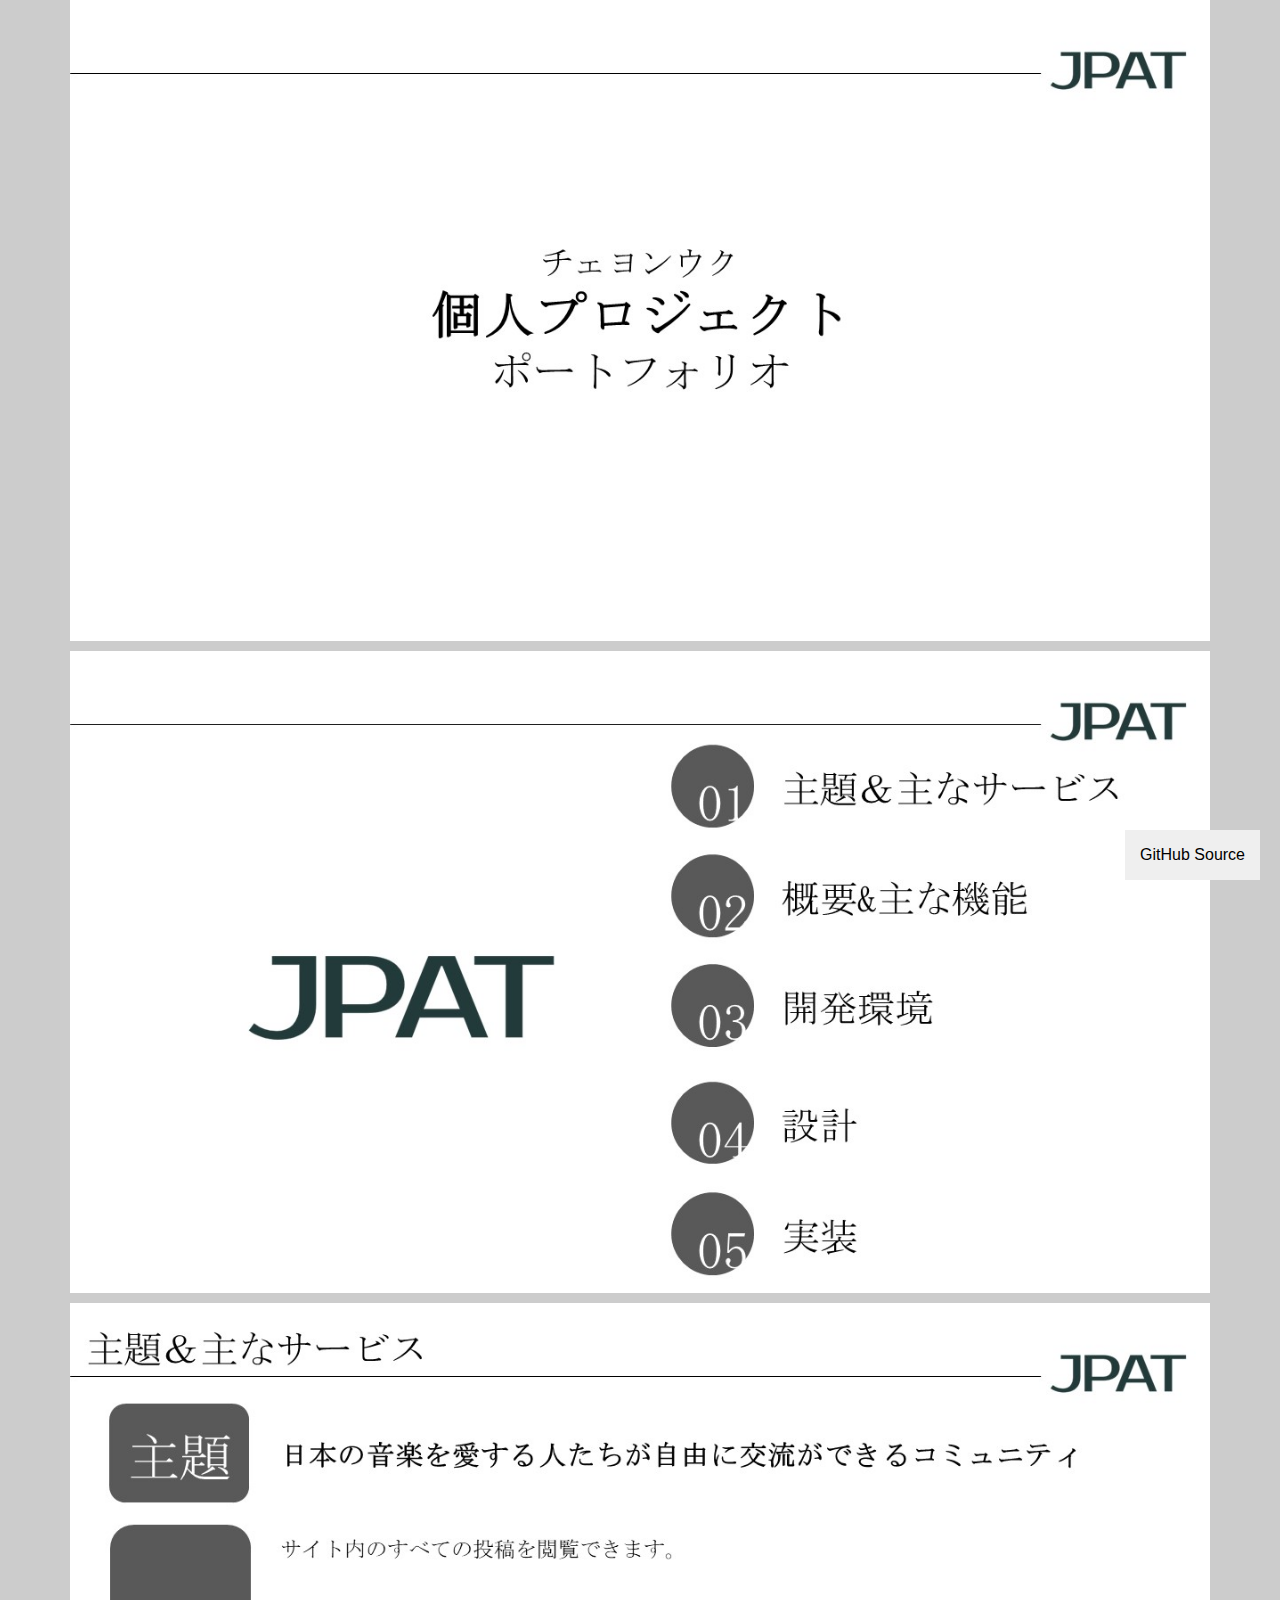
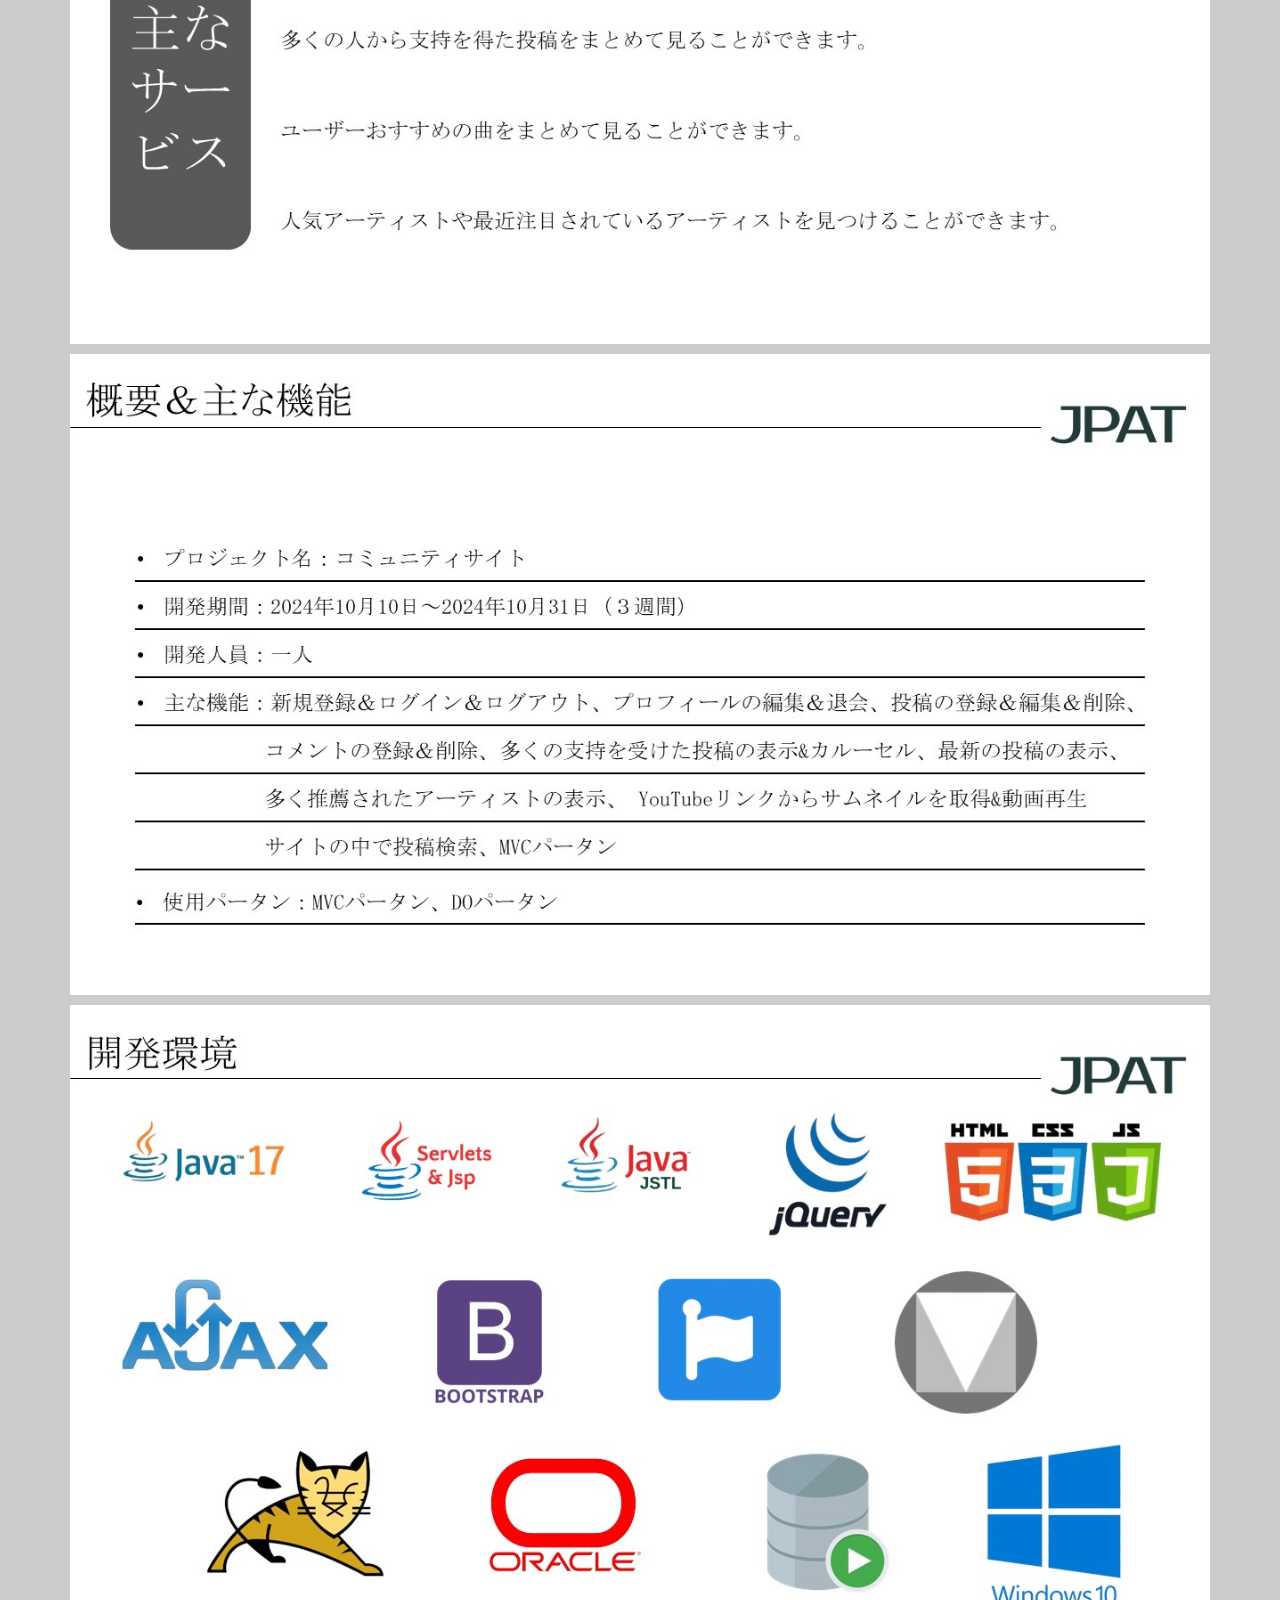
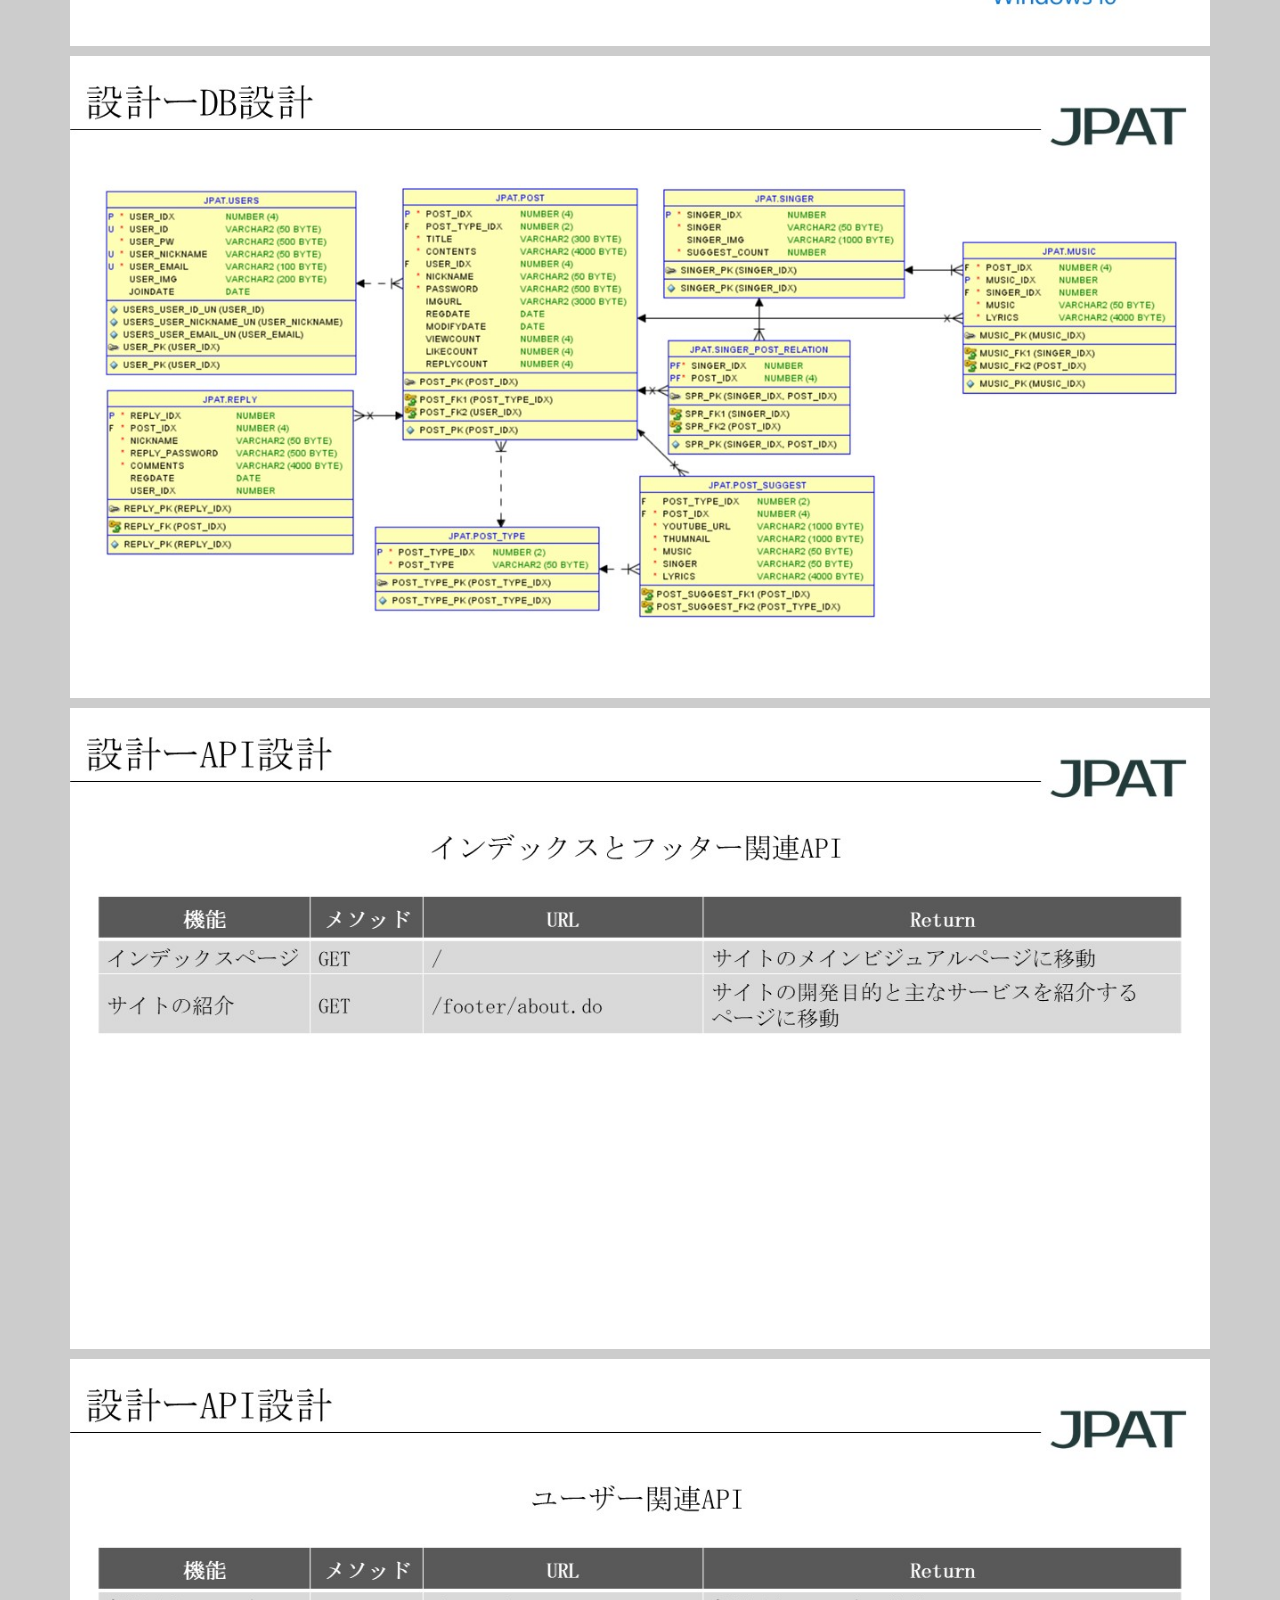
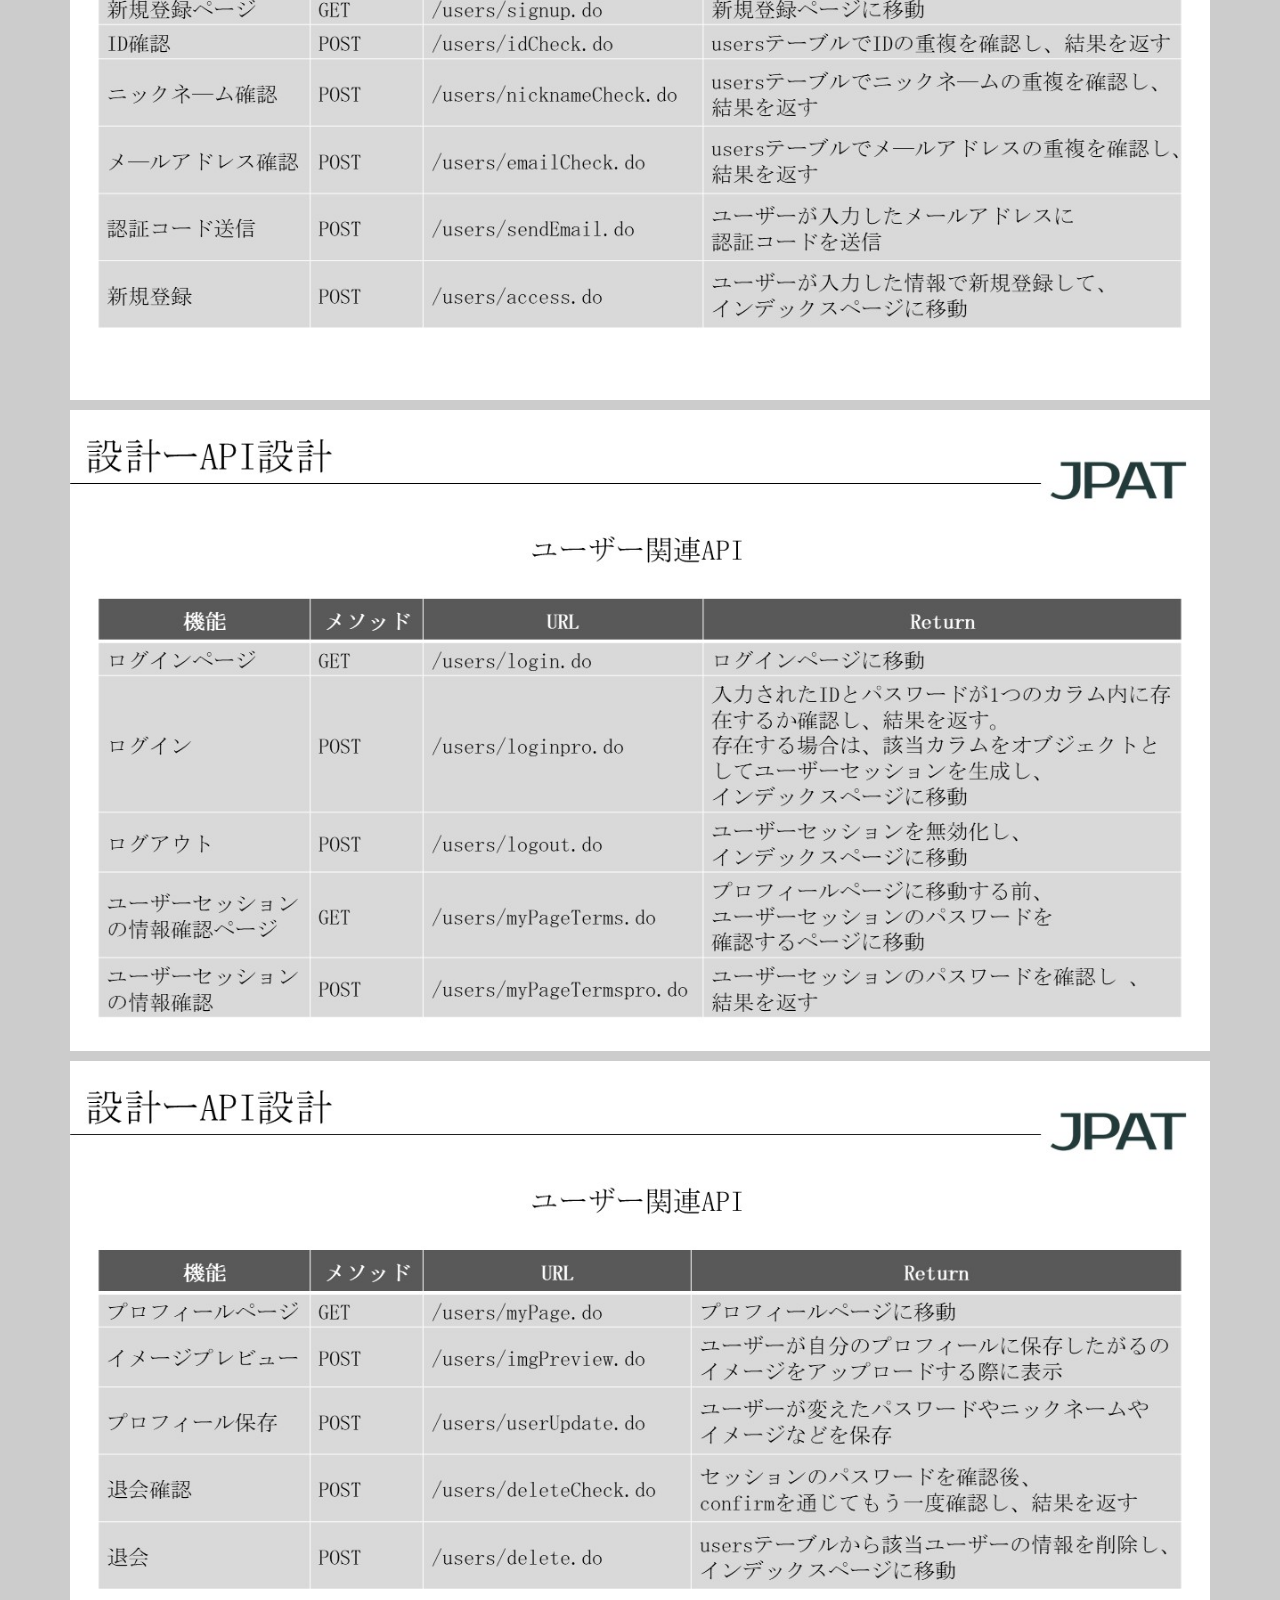
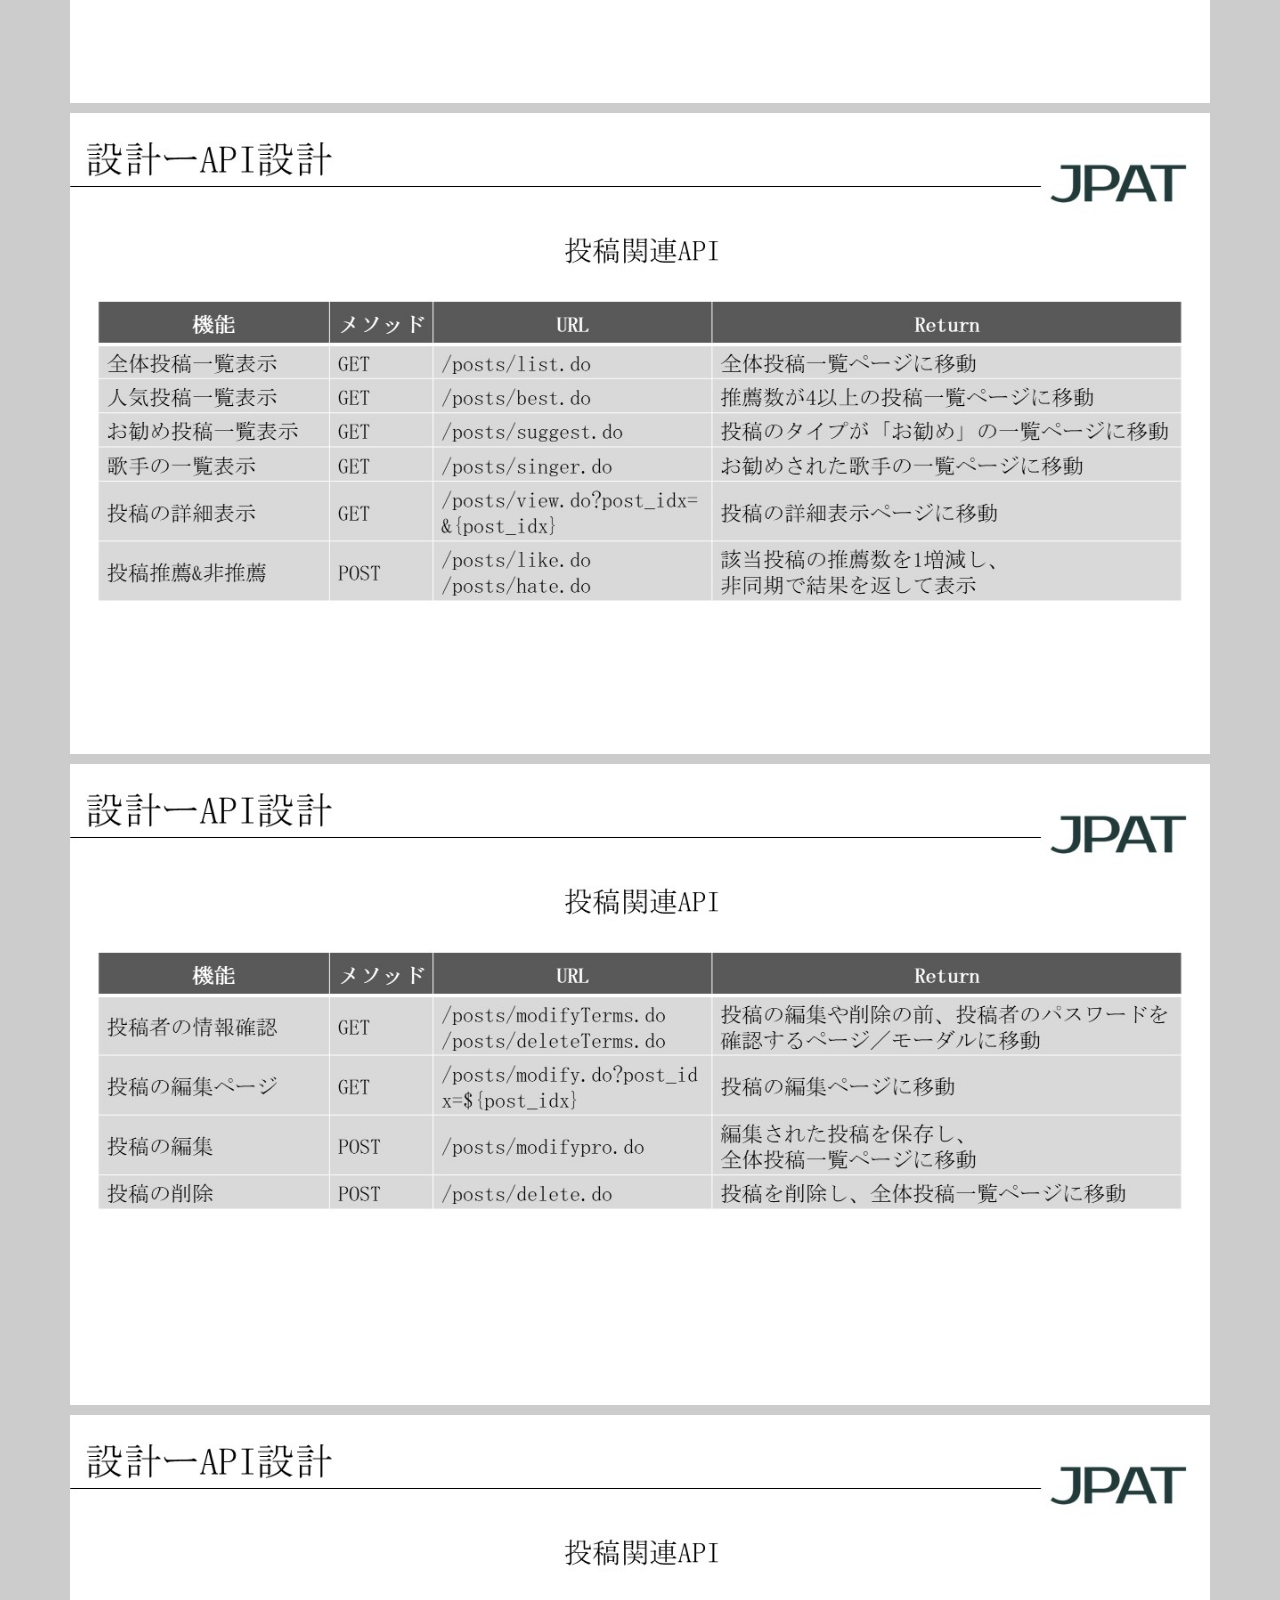
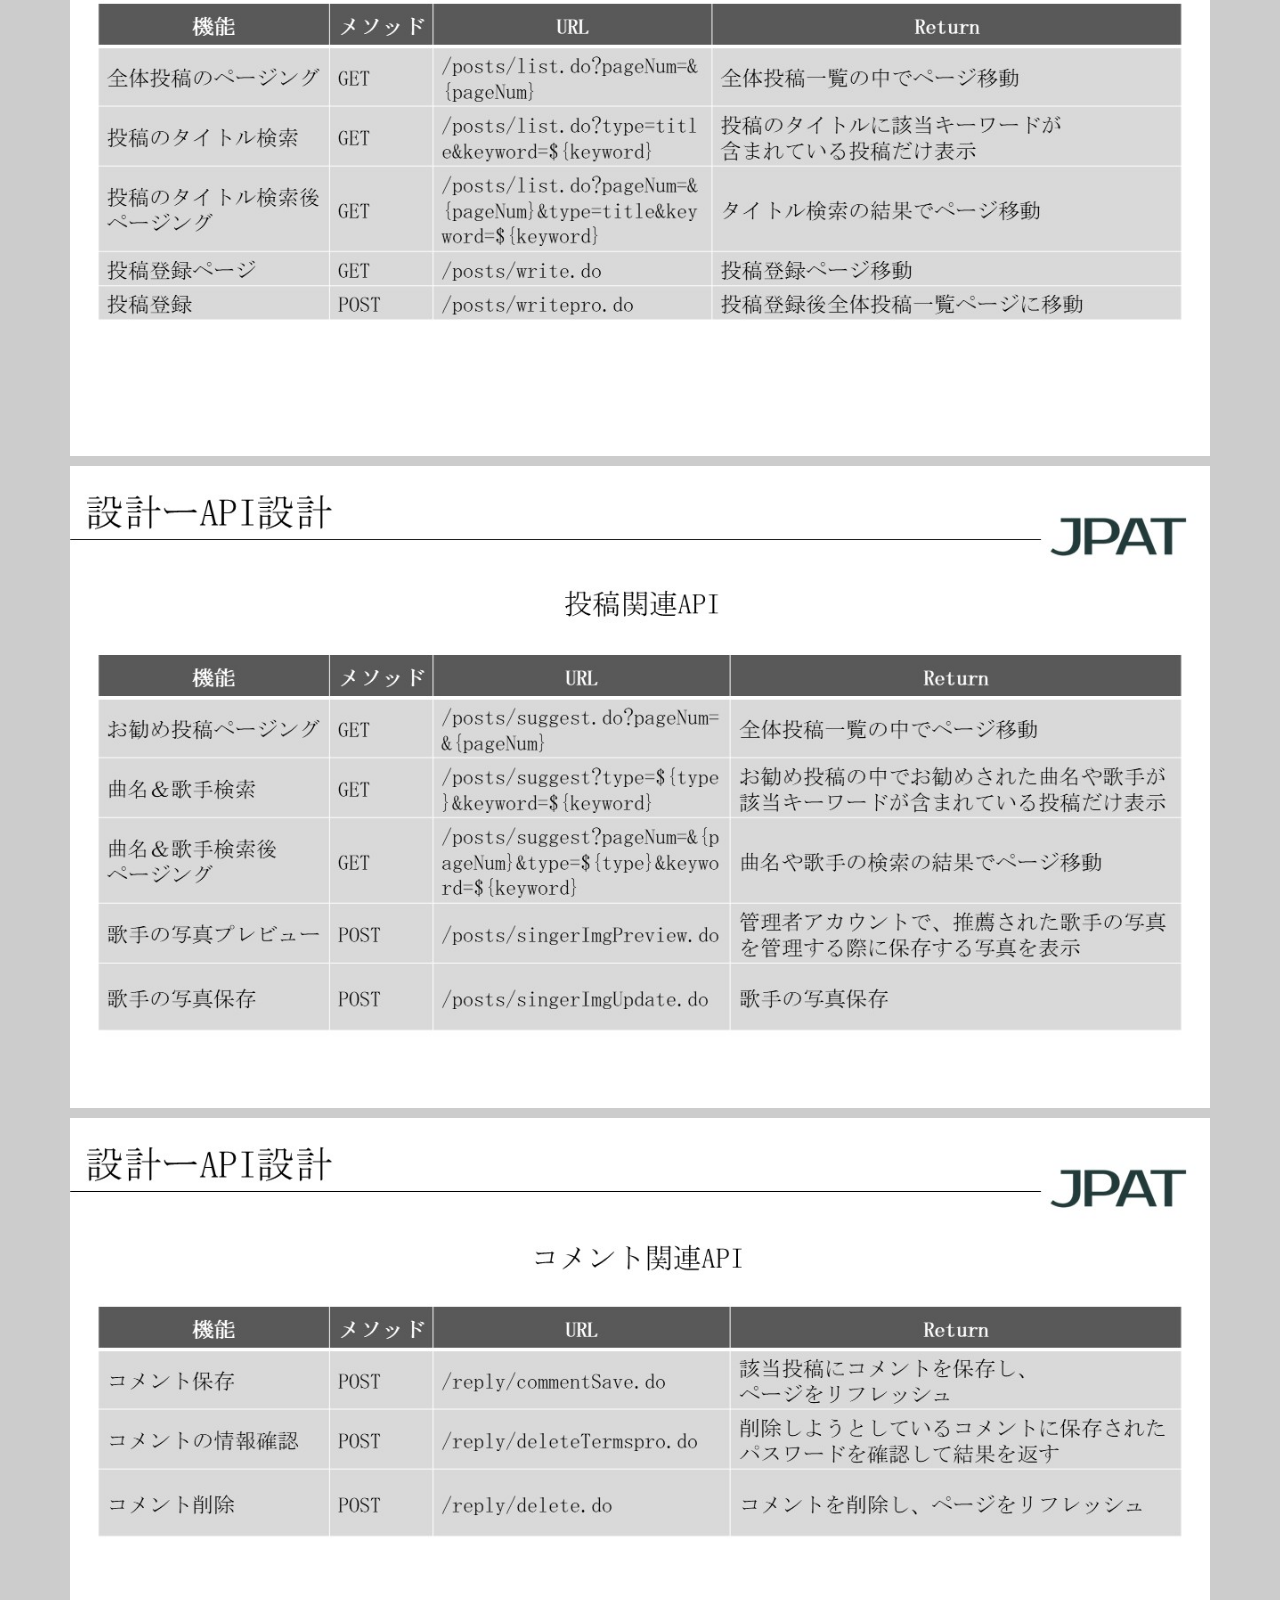
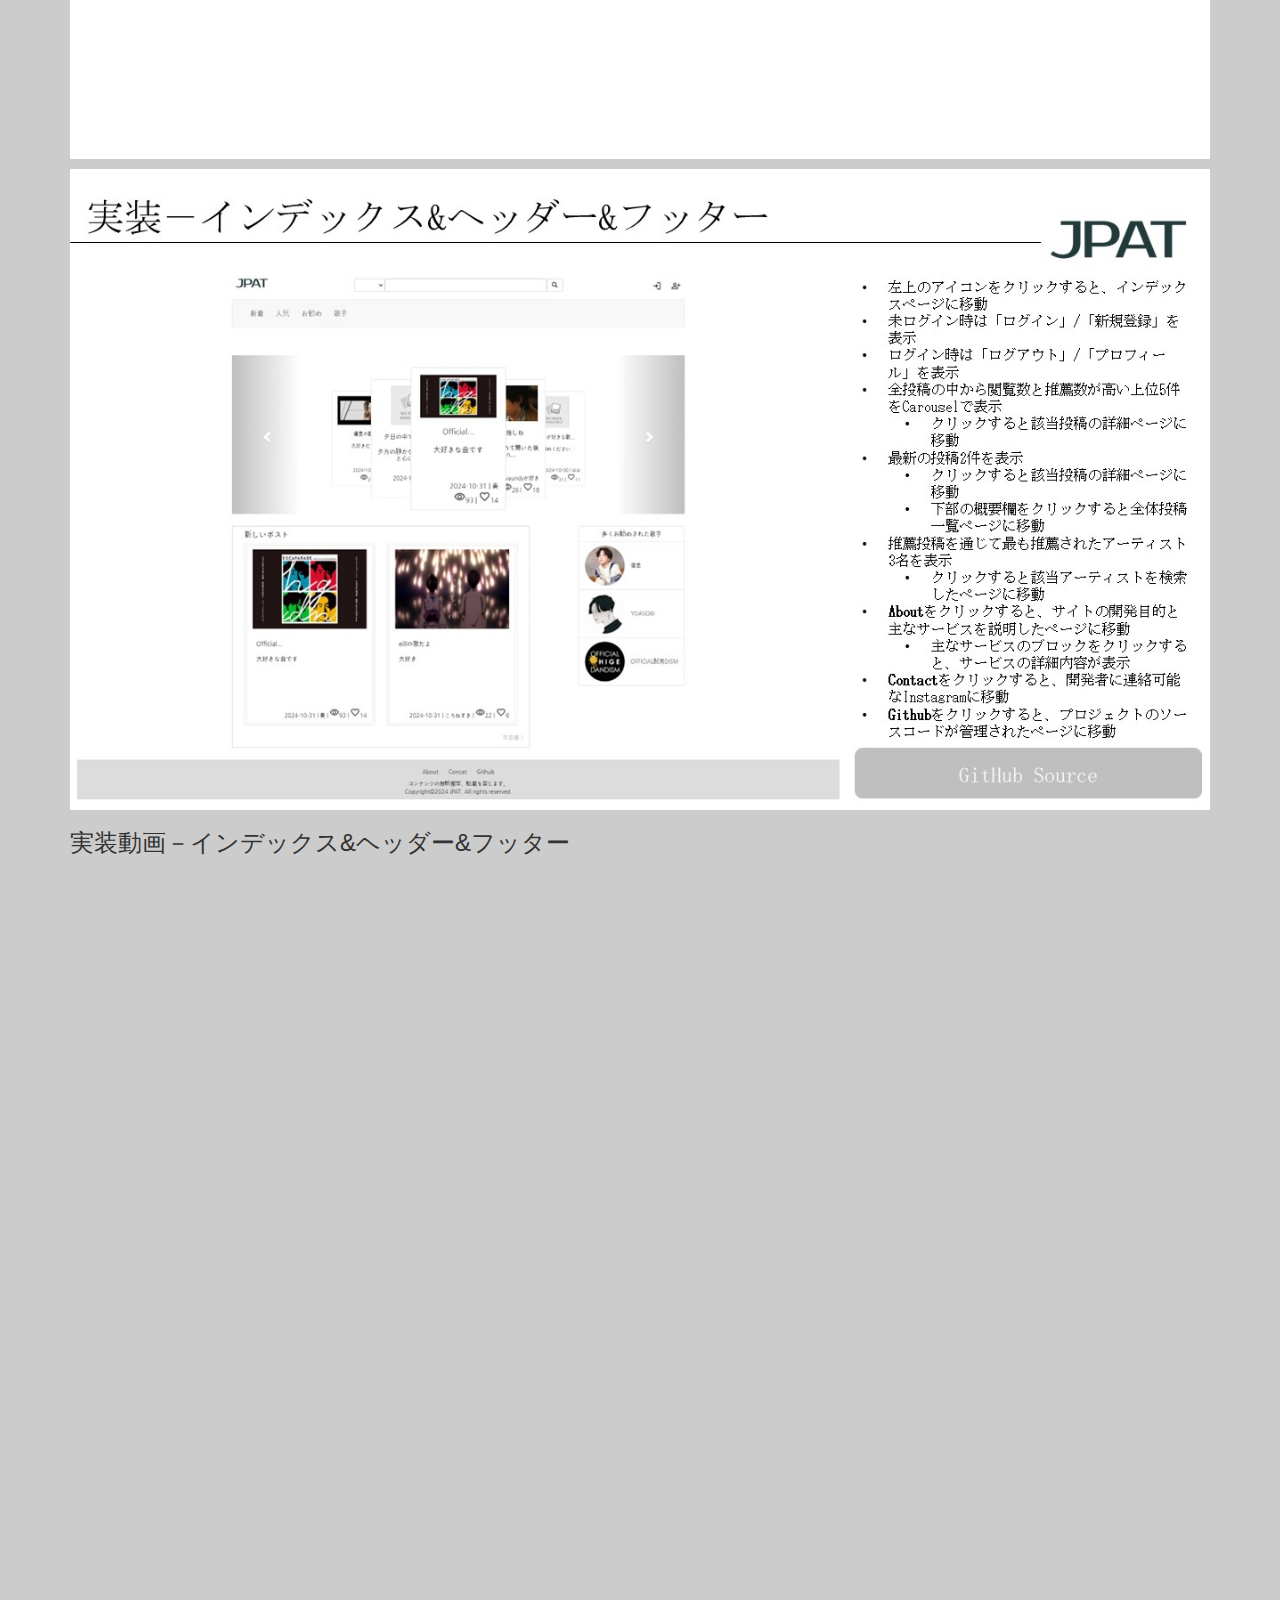
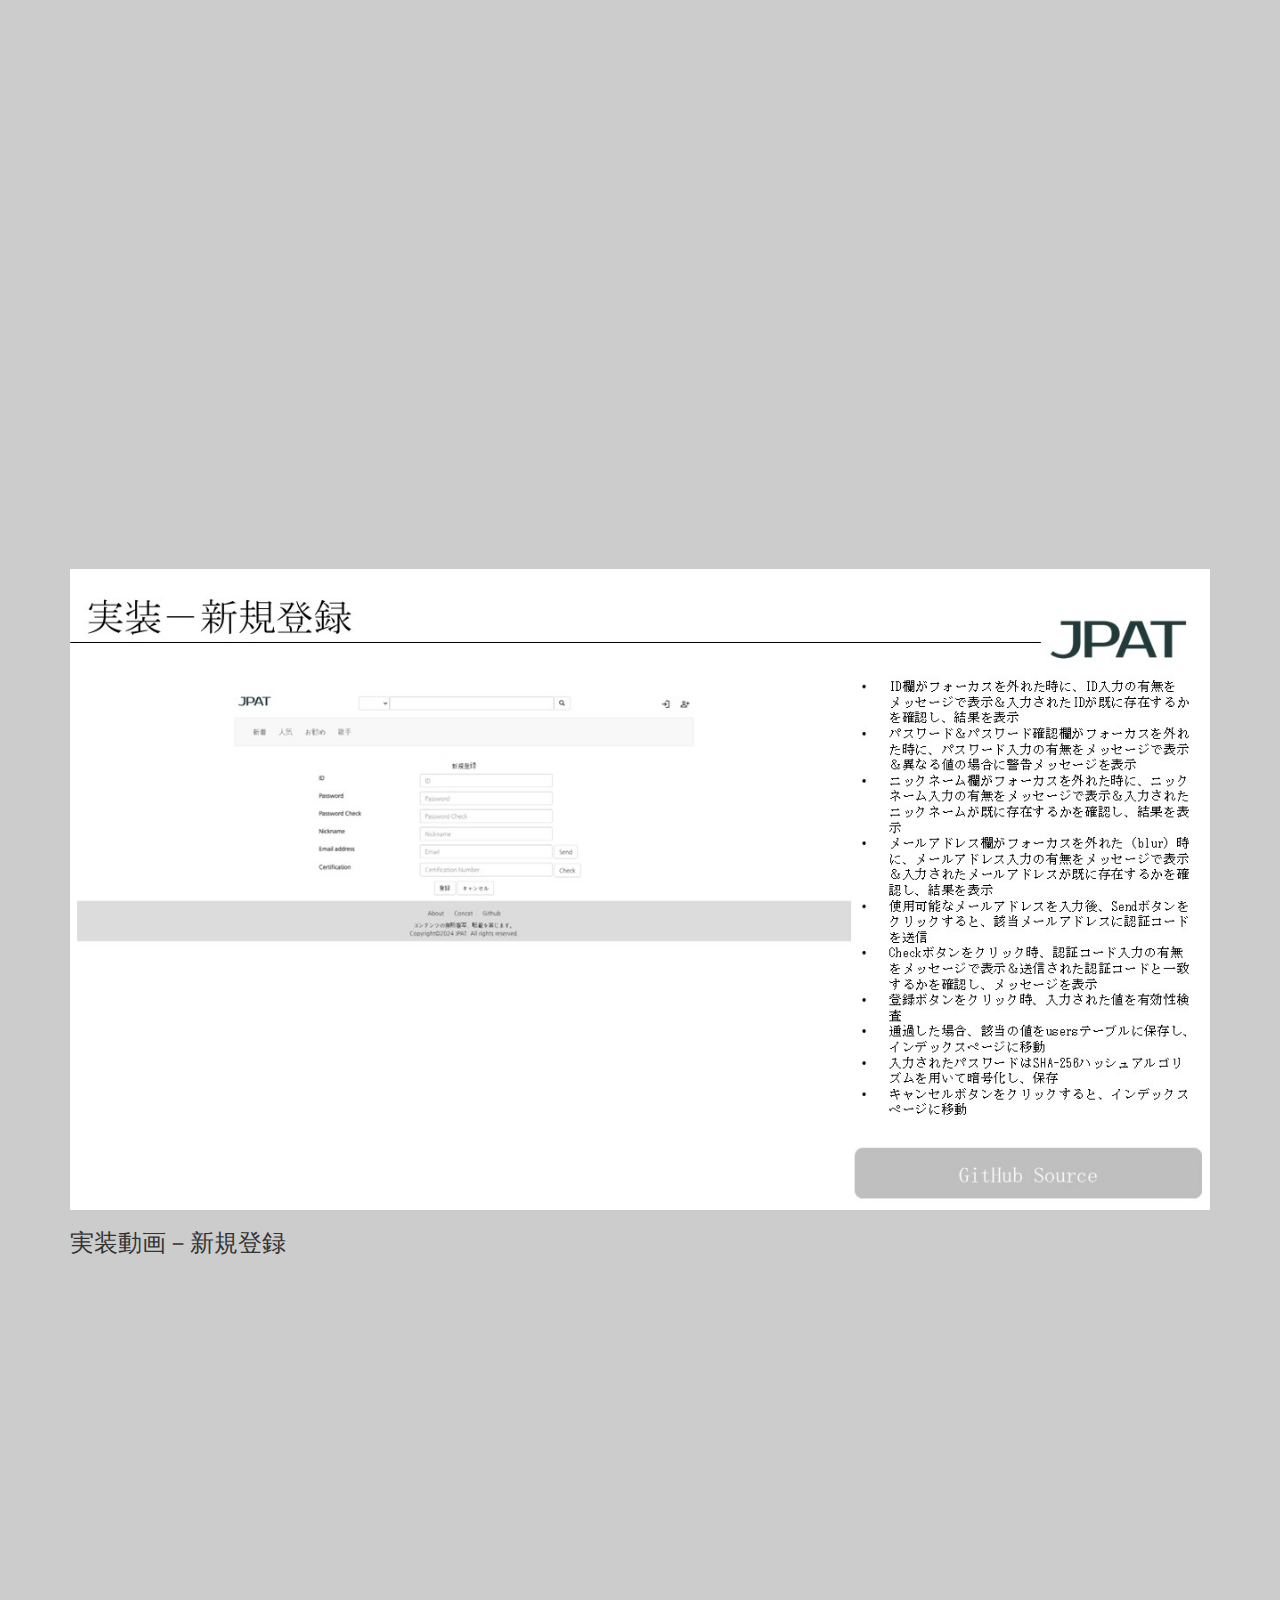
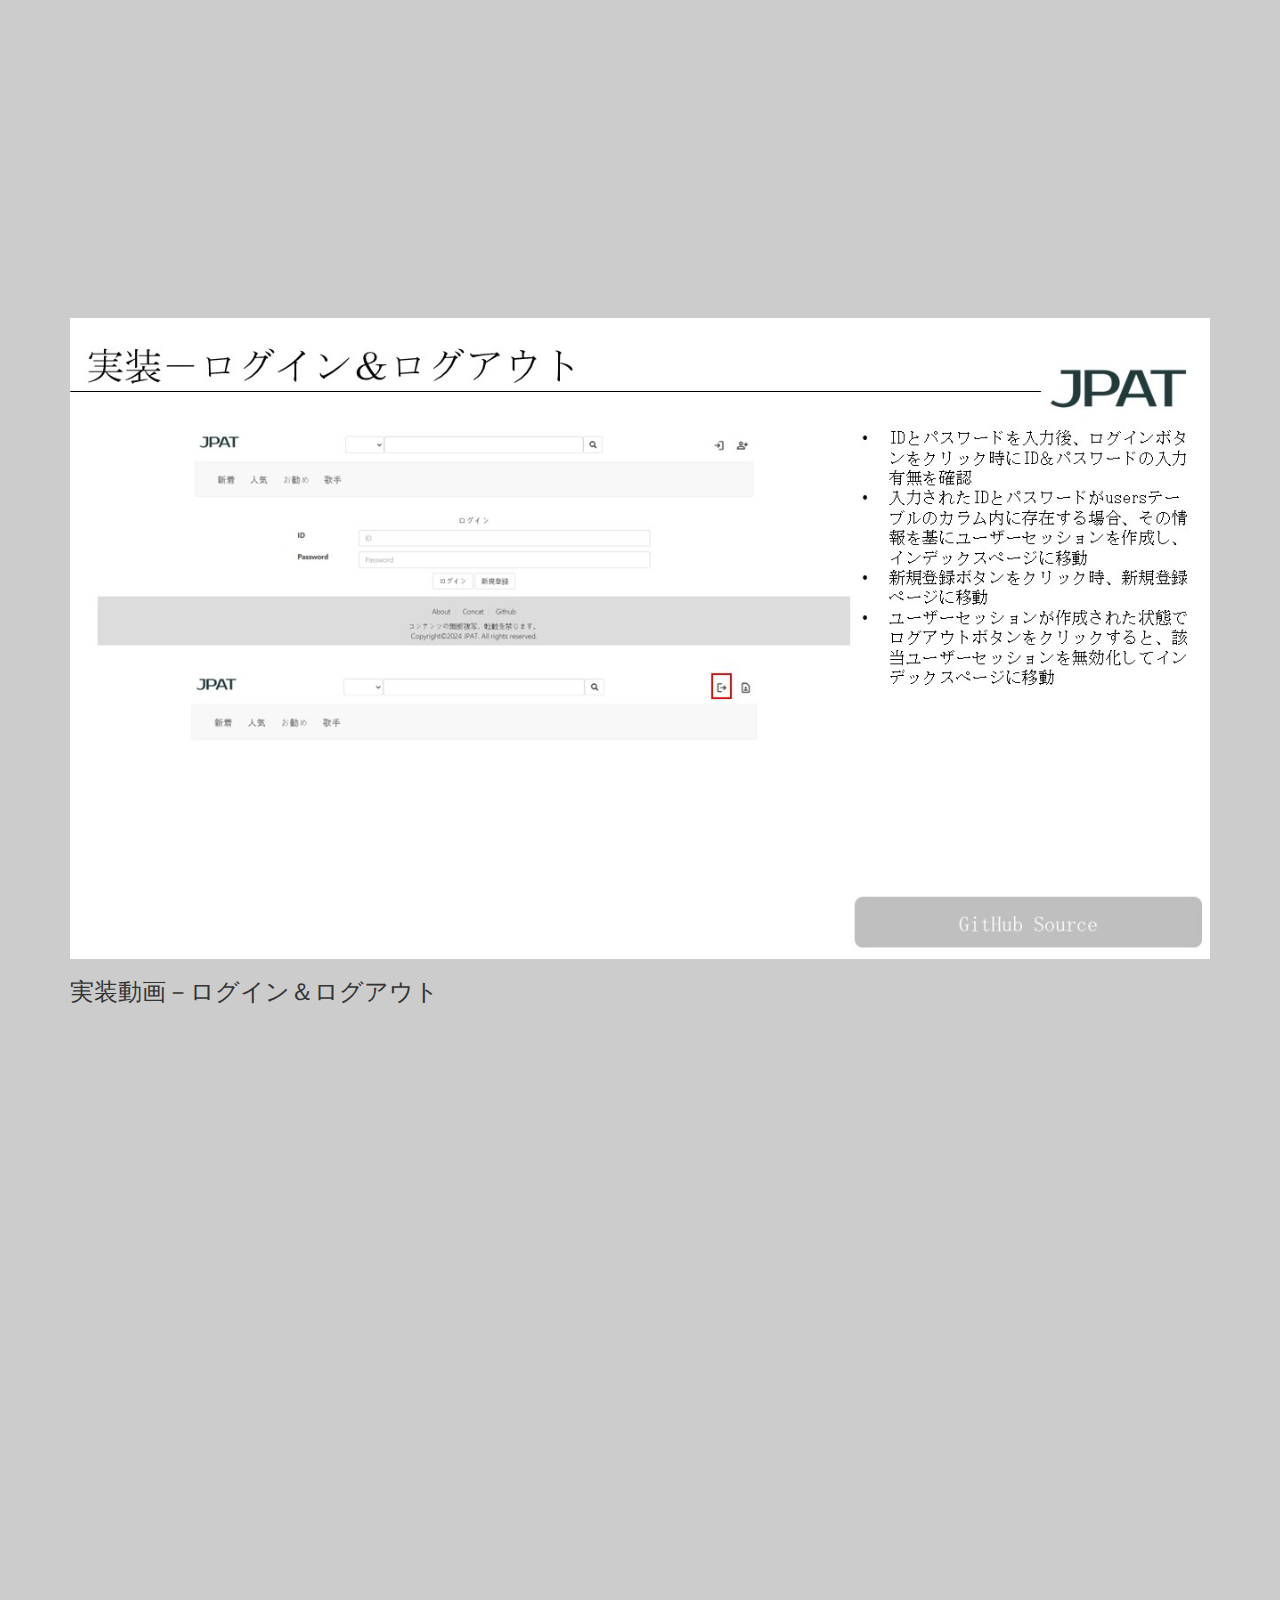
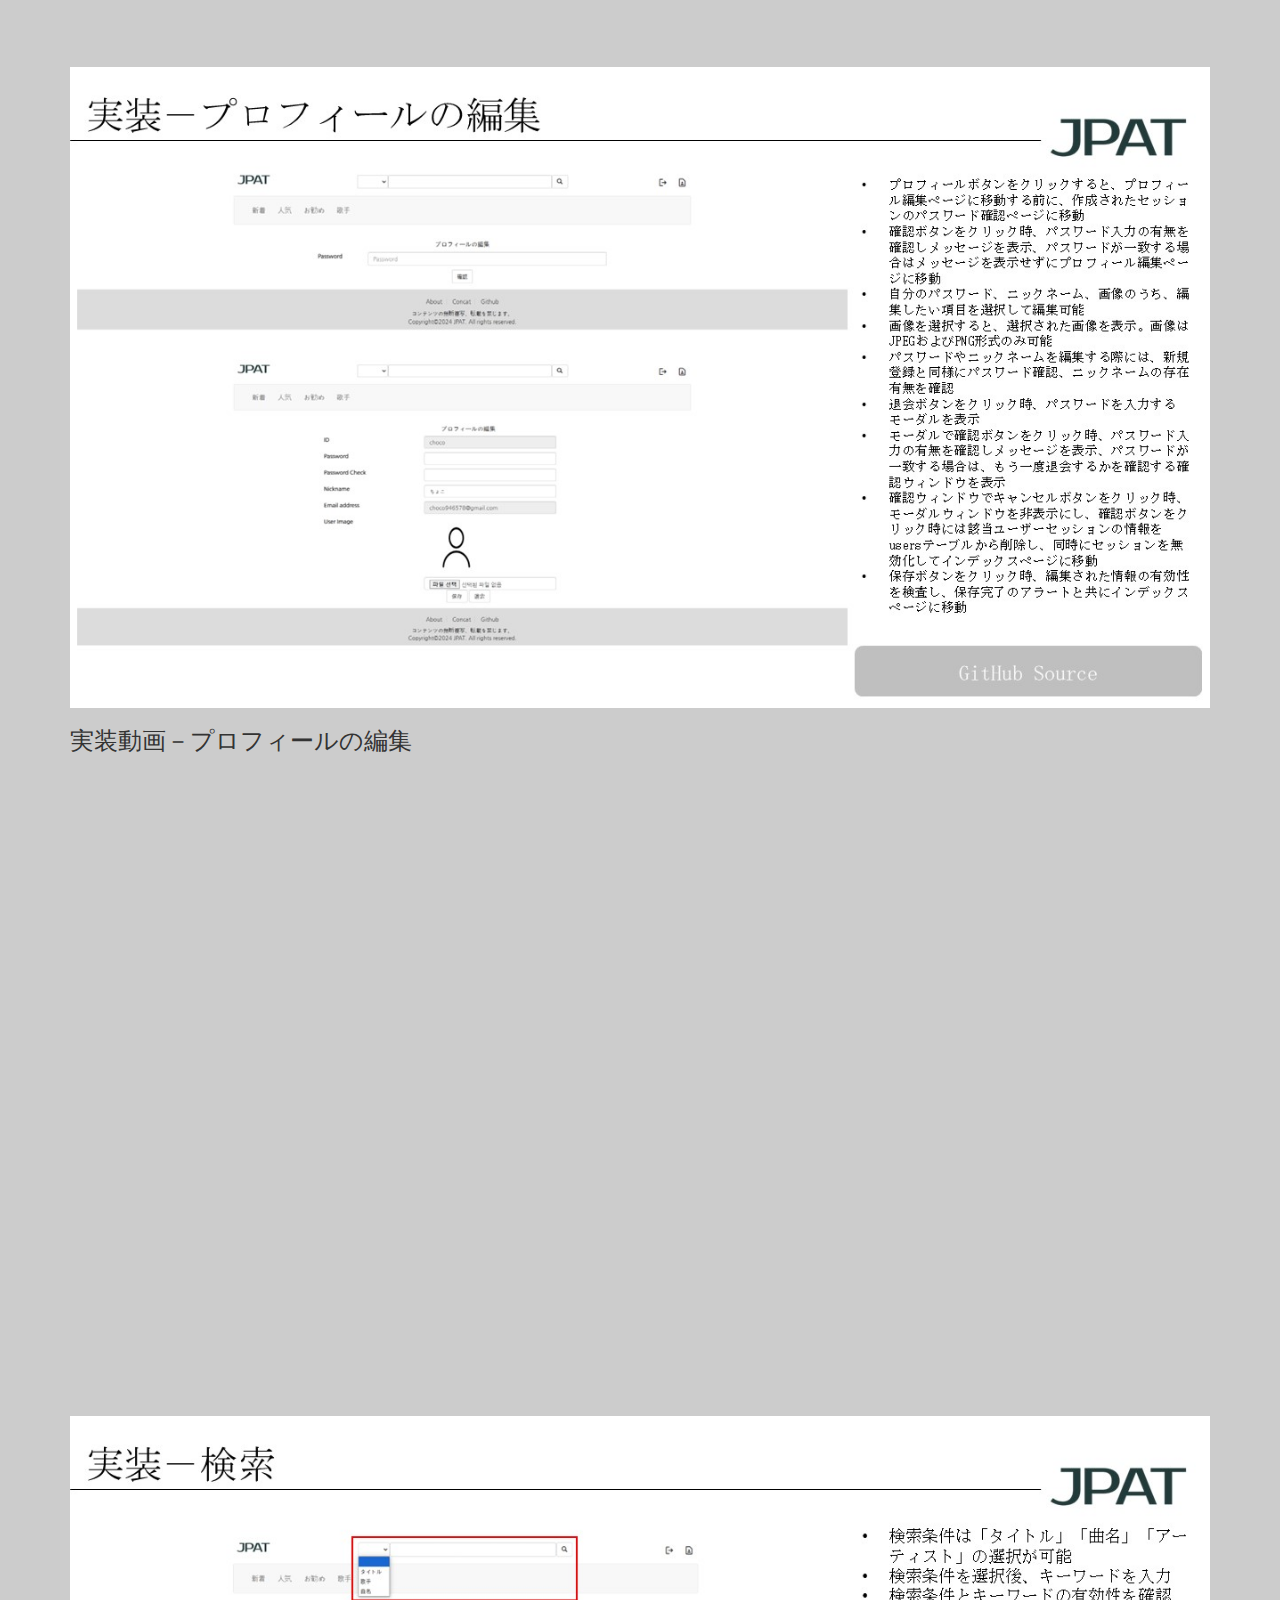
==== Choiyongwook_portfolio/portfolio.html @ 5a94ebf0 "add portfolio" ====
<!doctype html>
<html lang="en">
  <head>
    <meta charset="utf-8">
    <meta http-equiv="X-UA-Compatible" content="IE=edge">
    <meta name="viewport" content="width=device-width, initial-scale=1">

    <title>Choiyongwook_portfolio</title>


    <link rel="stylesheet" href="https://cdn.jsdelivr.net/npm/bootstrap@3.4.1/dist/css/bootstrap.min.css" integrity="sha384-HSMxcRTRxnN+Bdg0JdbxYKrThecOKuH5zCYotlSAcp1+c8xmyTe9GYg1l9a69psu" crossorigin="anonymous">

    
    <!--[if lt IE 9]>
      <script src="https://cdn.jsdelivr.net/npm/html5shiv@3.7.3/dist/html5shiv.min.js"></script>
      <script src="https://cdn.jsdelivr.net/npm/respond.js@1.4.2/dest/respond.min.js"></script>
    <![endif]-->
	<style>
		img {width:100%;}
		body {background:#ccc;}
		.github {
        position: fixed;
        bottom: 20px;
        right: 20px;
        border: none;
        height: 50px;
        font-size: 16px;
        padding: 10px 15px;
    }
    
    .github a {
        text-decoration: none;
        color: #000;
    }

    @media (max-width: 768px) {
        .github {
            height: 40px;
            font-size: 14px;
            padding: 8px 12px;
        }
    }

    @media (max-width: 576px) {
        .github {
            height: 35px;
            font-size: 12px;
            padding: 6px 10px;
        }
    }
	
	.embed-responsive {
		margin-bottom:10px;
	}
	</style>
  </head>
  <body>
    <div class="container-fluid">
	<button class="github"><a href="https://github.com/bolbbal/JPAT">GitHub Source</a></button>
		<div class="container">
			<p><img src="my/slide01.JPG"></p>
			
			<p><img src="my/slide02.JPG"></p>
			
			<p><img src="my/slide03.JPG"></p>
			
			<p><img src="my/slide04.JPG"></p>
			
			<p><img src="my/slide05.JPG"></p>
			
			<p><img src="my/slide06.JPG"></p>
			
			<p><img src="my/slide07.JPG"></p>
			
			<p><img src="my/slide08.JPG"></p>
			
			<p><img src="my/slide09.JPG"></p>
			
			<p><img src="my/slide10.JPG"></p>
			
			<p><img src="my/slide11.JPG"></p>
			
			<p><img src="my/slide12.JPG"></p>
			
			<p><img src="my/slide13.JPG"></p>
			
			<p><img src="my/slide14.JPG"></p>
			
			<p><img src="my/slide15.JPG"></p>
			
			<p><img src="my/slide16.JPG"></p>
			
			<h3>実装動画－インデックス&ヘッダー&フッター</h3>
			<div class="embed-responsive embed-responsive-16by9">
				<iframe class="embed-responsive-item" src="https://www.youtube.com/embed/lpj--1rKvps?si=EPLA71TeMlR6HhcF"></iframe>
			</div>
			<div class="embed-responsive embed-responsive-16by9">
				<iframe class="embed-responsive-item" src="https://www.youtube.com/embed/uTZ9kptFLzk?si=lmG065XsKycnQ8DY"></iframe>
			</div>
			
			<p><img src="my/slide17.JPG"></p>
			
			<h3>実装動画－新規登録</h3>
			<div class="embed-responsive embed-responsive-16by9">
				<iframe class="embed-responsive-item" src="https://www.youtube.com/embed/WIexRQJI9tQ?si=r-Kd-OU3ftPLvWnb"></iframe>
			</div>
			
			<p><img src="my/slide18.JPG"></p>
			
			<h3>実装動画－ログイン＆ログアウト</h3>
			<div class="embed-responsive embed-responsive-16by9">
				<iframe class="embed-responsive-item" src="https://www.youtube.com/embed/R5D0xxTL_ag?si=geZiN5SlJ-EQiejD"></iframe>
			</div>
			
			<p><img src="my/slide19.JPG"></p>
			
			<h3>実装動画－プロフィールの編集</h3>
			<div class="embed-responsive embed-responsive-16by9">
				<iframe class="embed-responsive-item" src="https://www.youtube.com/embed/Fqo4a4W5VII?si=fF3tOs-cVv6PEY1P"></iframe>
			</div>
			
			<p><img src="my/slide20.JPG"></p>
			
			<h3>実装動画－検索</h3>
			<div class="embed-responsive embed-responsive-16by9">
				<iframe class="embed-responsive-item" src="https://www.youtube.com/embed/1I9ii3c4cq8?si=5sSMowrs8Gig_gKB"></iframe>
			</div>
			
			<p><img src="my/slide21.JPG"></p>
			
			<h3>実装動画－全体投稿一覧</h3>
			<div class="embed-responsive embed-responsive-16by9">
				<iframe class="embed-responsive-item" src="https://www.youtube.com/embed/NZsMbGkHacI?si=wA-CxIZaLp7fzUw4"></iframe>
			</div>
			
			<p><img src="my/slide22.JPG"></p>
									
			<div class="embed-responsive embed-responsive-16by9">
				<iframe class="embed-responsive-item" src="https://www.youtube.com/embed/BkcFh0sGZ7k?si=PVTPMgMGPOtBH6d_"></iframe>
			</div>
			<p><img src="my/slide23.JPG"></p>
			
			<h3>実装動画－投稿（一覧）</h3>
			<div class="embed-responsive embed-responsive-16by9">
				<iframe class="embed-responsive-item" src="https://www.youtube.com/embed/0bwG2bulOek?si=kmiWNkAJ9oZy5eqs"></iframe>
			</div>
			<p><img src="my/slide24.JPG"></p>
			
			<h3>実装動画－投稿（お勧め）</h3>
			<div class="embed-responsive embed-responsive-16by9">
				<iframe class="embed-responsive-item" src="https://www.youtube.com/embed/z6zenhQULVA?si=knVneOSZjaBw9NwL"></iframe>
			</div>
			
			<p><img src="my/slide25.JPG"></p>
			
			<h3>実装動画－お勧め投稿一覧</h3>			
			<div class="embed-responsive embed-responsive-16by9">
				<iframe class="embed-responsive-item" src="https://www.youtube.com/embed/eiaxv9oQ2LI?si=mkvk7gkHUs5ZNFTz"></iframe>
			</div>
			
			<p><img src="my/slide26.JPG"></p>
			
			<h3>実装動画－歌手の一覧</h3>
			<div class="embed-responsive embed-responsive-16by9">
				<iframe class="embed-responsive-item" src="https://www.youtube.com/embed/l_v-4iuPw5o?si=ddryNARCjKEUyGzm"></iframe>
			</div>
			
			<p><img src="my/slide27.JPG"></p>
			
			<h3>実装動画－投稿の詳細</h3>
			<div class="embed-responsive embed-responsive-16by9">
				<iframe class="embed-responsive-item" src="https://www.youtube.com/embed/OwTsohJbzls?si=IeNp1Ujh-NJ16UyB"></iframe>
			</div>
			
			<p><img src="my/slide28.JPG"></p>
			
			<h3>実装動画－投稿の編集</h3>
			<div class="embed-responsive embed-responsive-16by9">
				<iframe class="embed-responsive-item" src="https://www.youtube.com/embed/gPtDiTEJLCY?si=XVLT5yvDnxI1Gv67"></iframe>
			</div>
			
			<p><img src="my/slide29.JPG"></p>
			
			<h3>実装動画－コメント</h3>
			<div class="embed-responsive embed-responsive-16by9">
				<iframe class="embed-responsive-item" src="https://www.youtube.com/embed/sV5YaAmJDWQ?si=LQyqE98Bnoxtmy9u"></iframe>
			</div>
			
			<p><img src="my/slide30.JPG"></p>
			
			<h3>実装動画－管理者</h3>
			<div class="embed-responsive embed-responsive-16by9">
				<iframe class="embed-responsive-item" src="https://www.youtube.com/embed/uHsLM4NFGZA?si=2P0OVaSQJ7A9xaXZ"></iframe>
			</div>
			
			<p><img src="my/slide31.JPG"></p>
			
			<p><img src="my/slide32.JPG"></p>
		</div>
	</div>
	
    <!-- jQuery (necessary for Bootstrap's JavaScript plugins) -->
    <script src="https://code.jquery.com/jquery-1.12.4.min.js" integrity="sha384-nvAa0+6Qg9clwYCGGPpDQLVpLNn0fRaROjHqs13t4Ggj3Ez50XnGQqc/r8MhnRDZ" crossorigin="anonymous"></script>
    <!-- Include all compiled plugins (below), or include individual files as needed -->
    <script src="https://cdn.jsdelivr.net/npm/bootstrap@3.4.1/dist/js/bootstrap.min.js" integrity="sha384-aJ21OjlMXNL5UyIl/XNwTMqvzeRMZH2w8c5cRVpzpU8Y5bApTppSuUkhZXN0VxHd" crossorigin="anonymous"></script>
  </body>
</html>
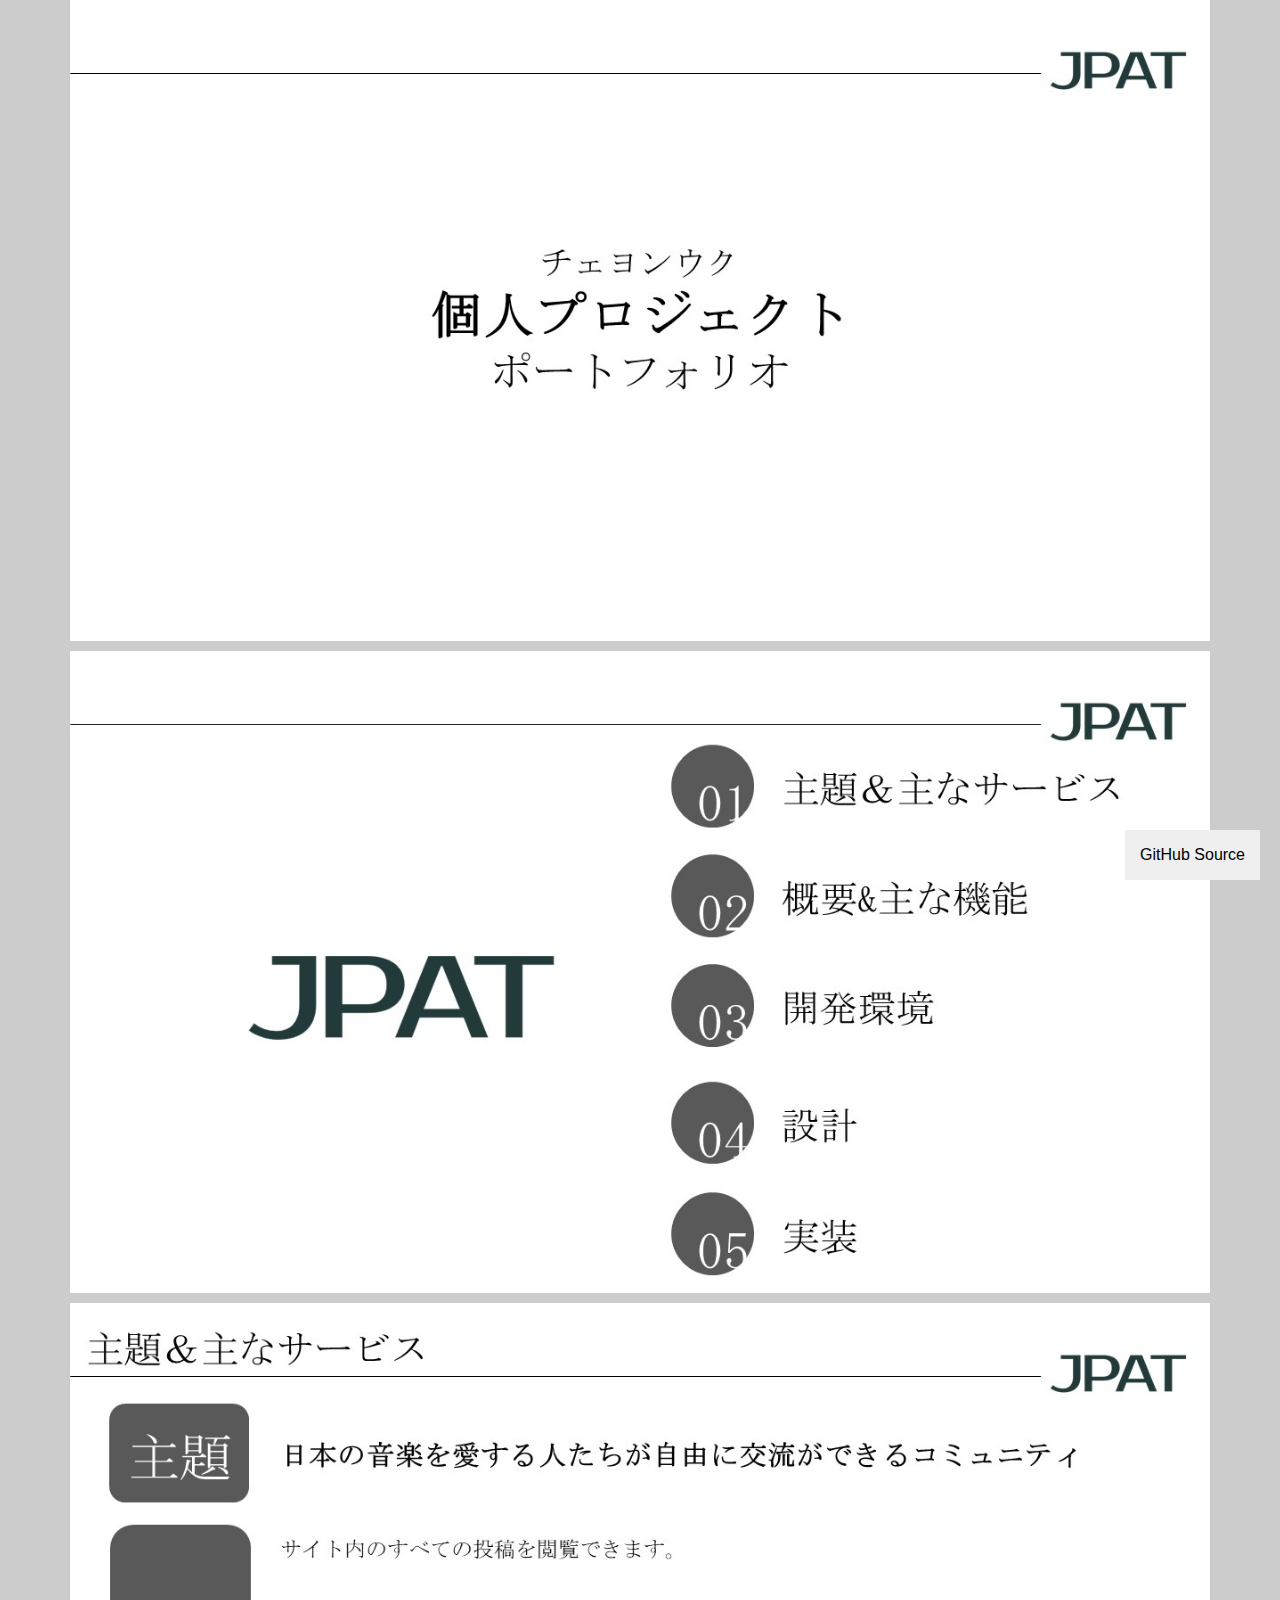
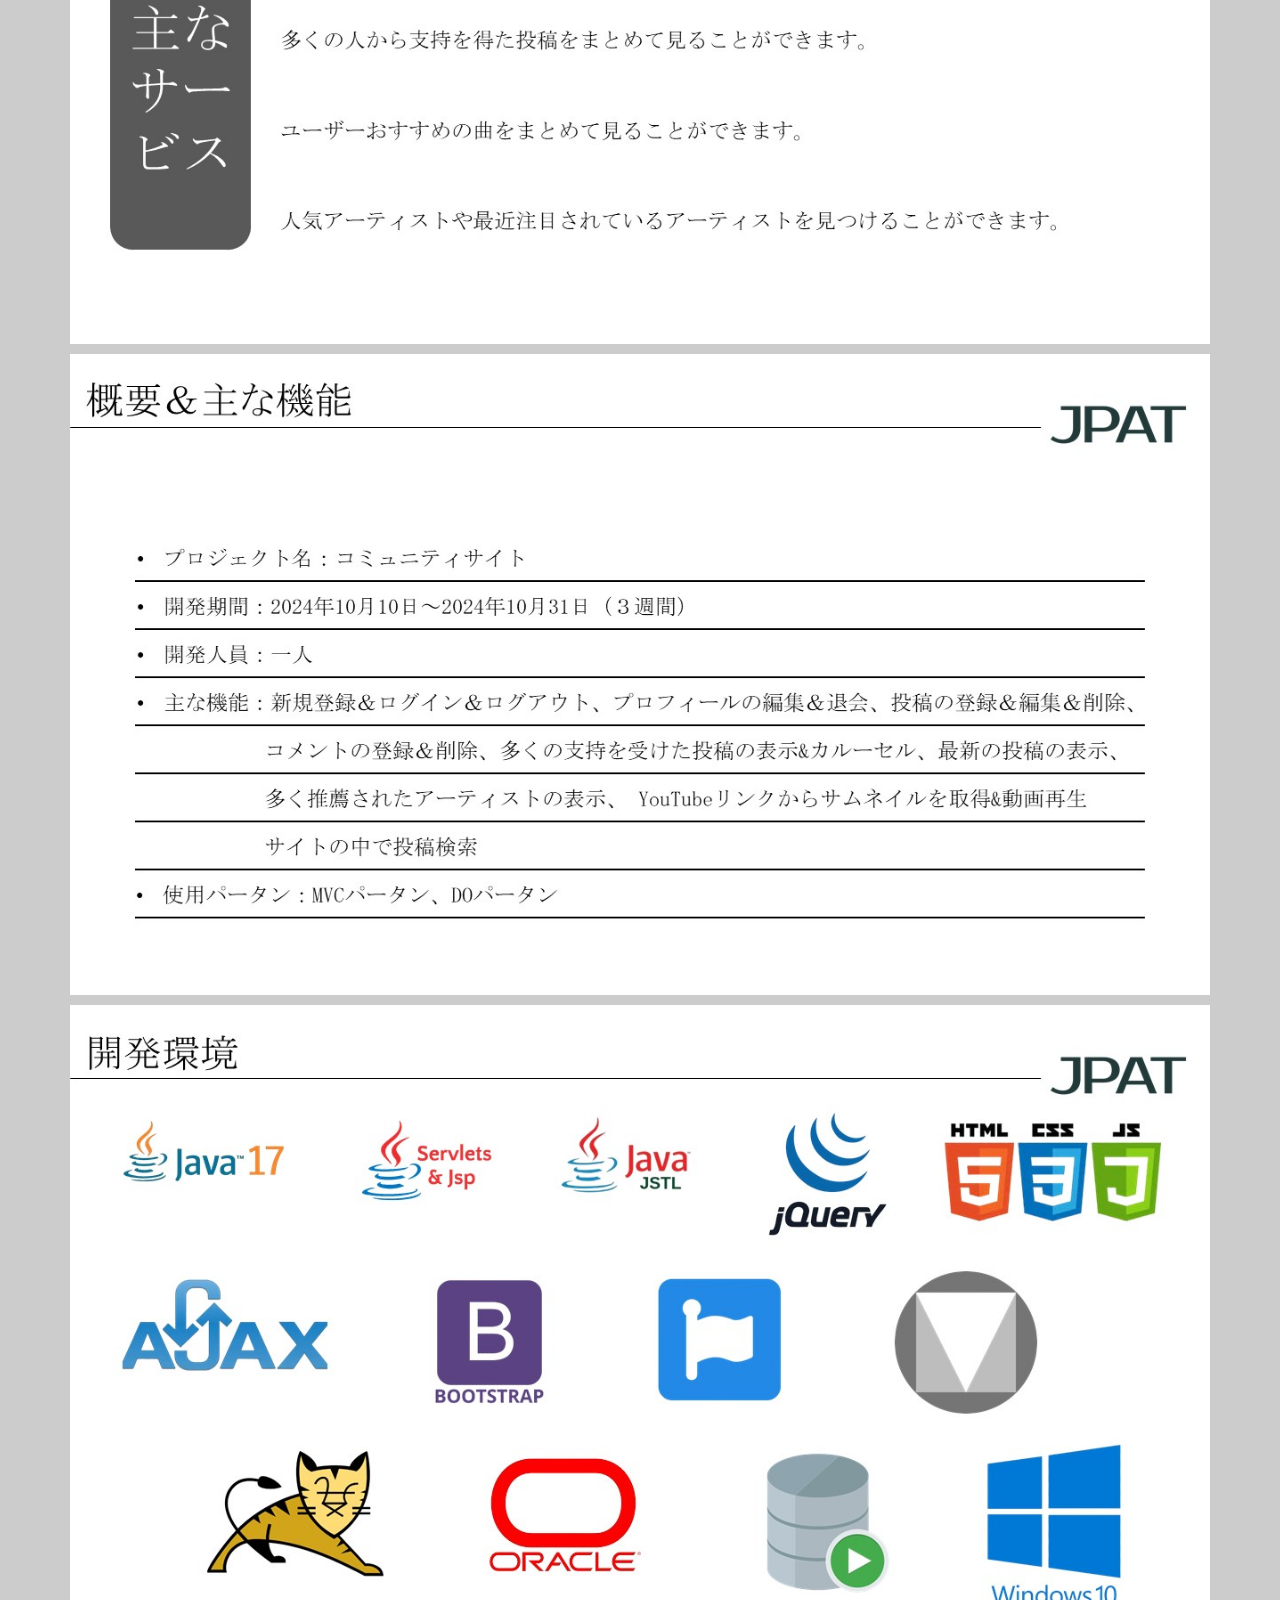
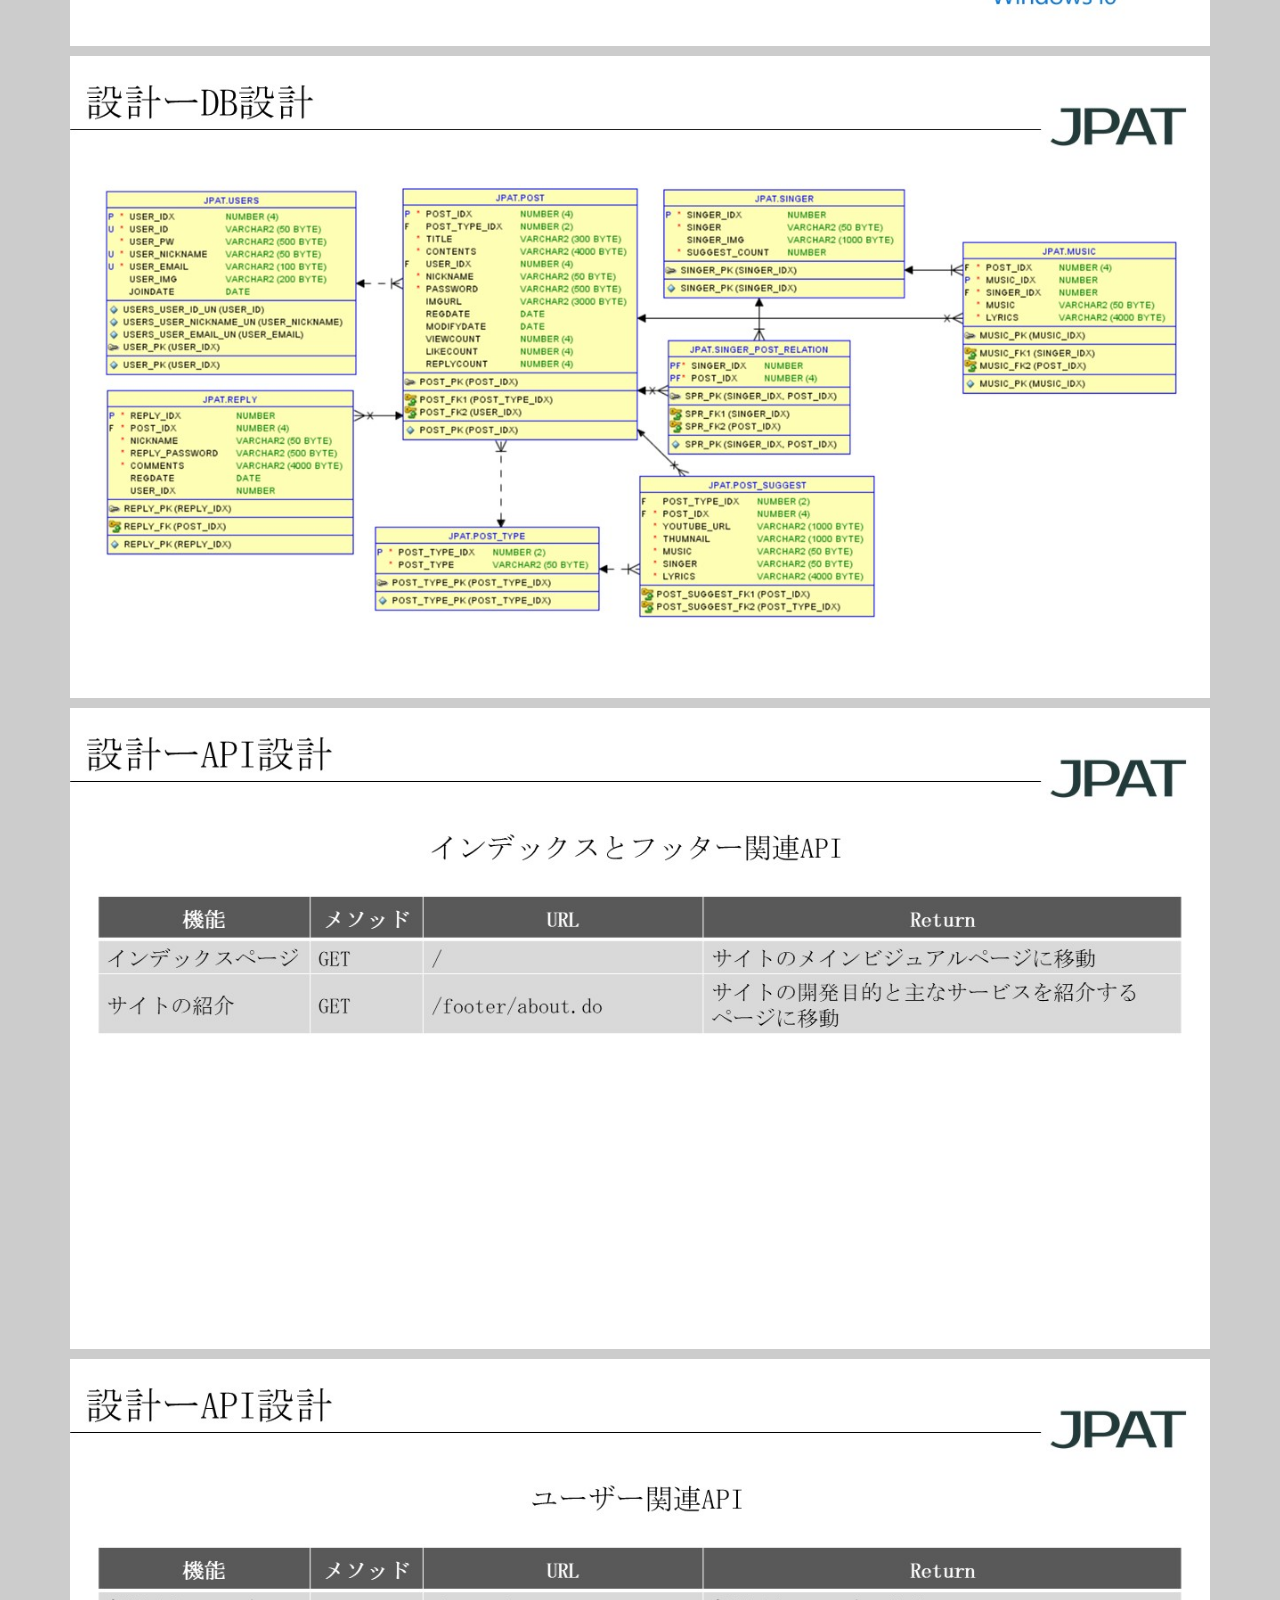
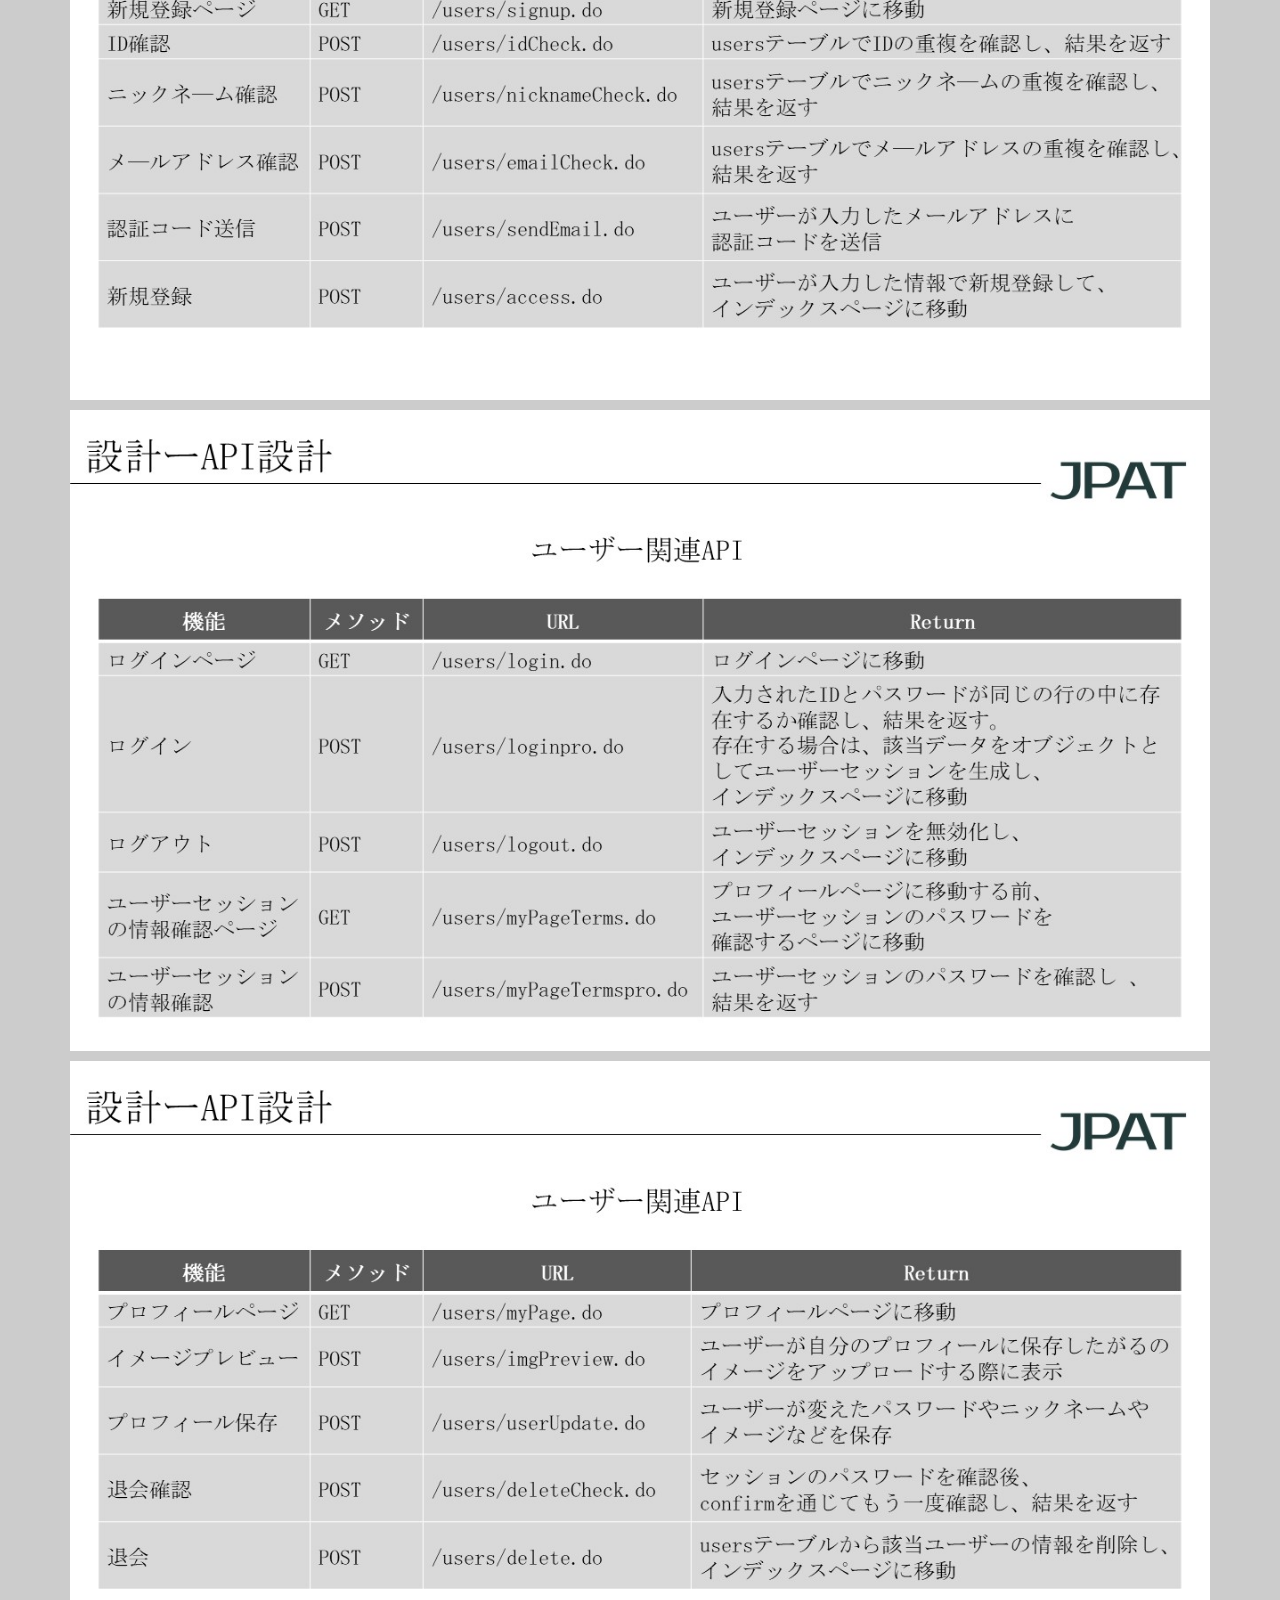
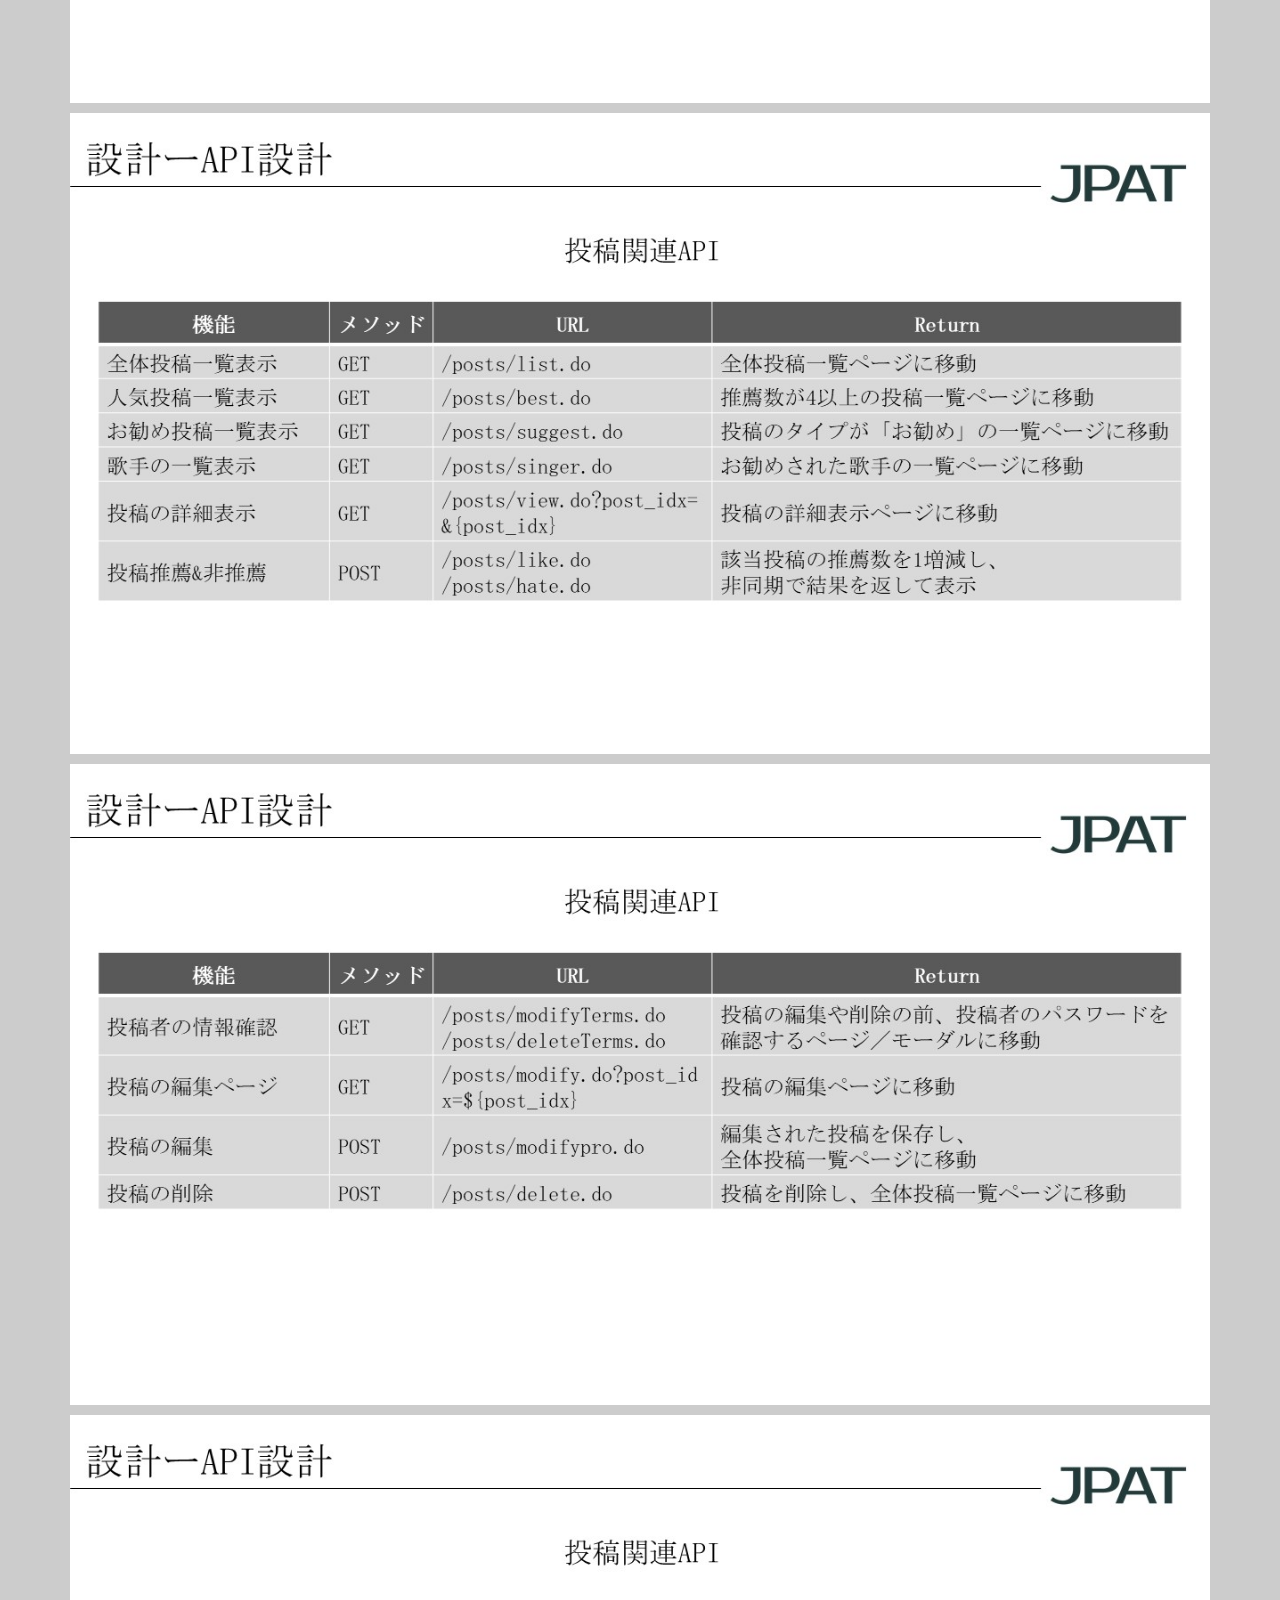
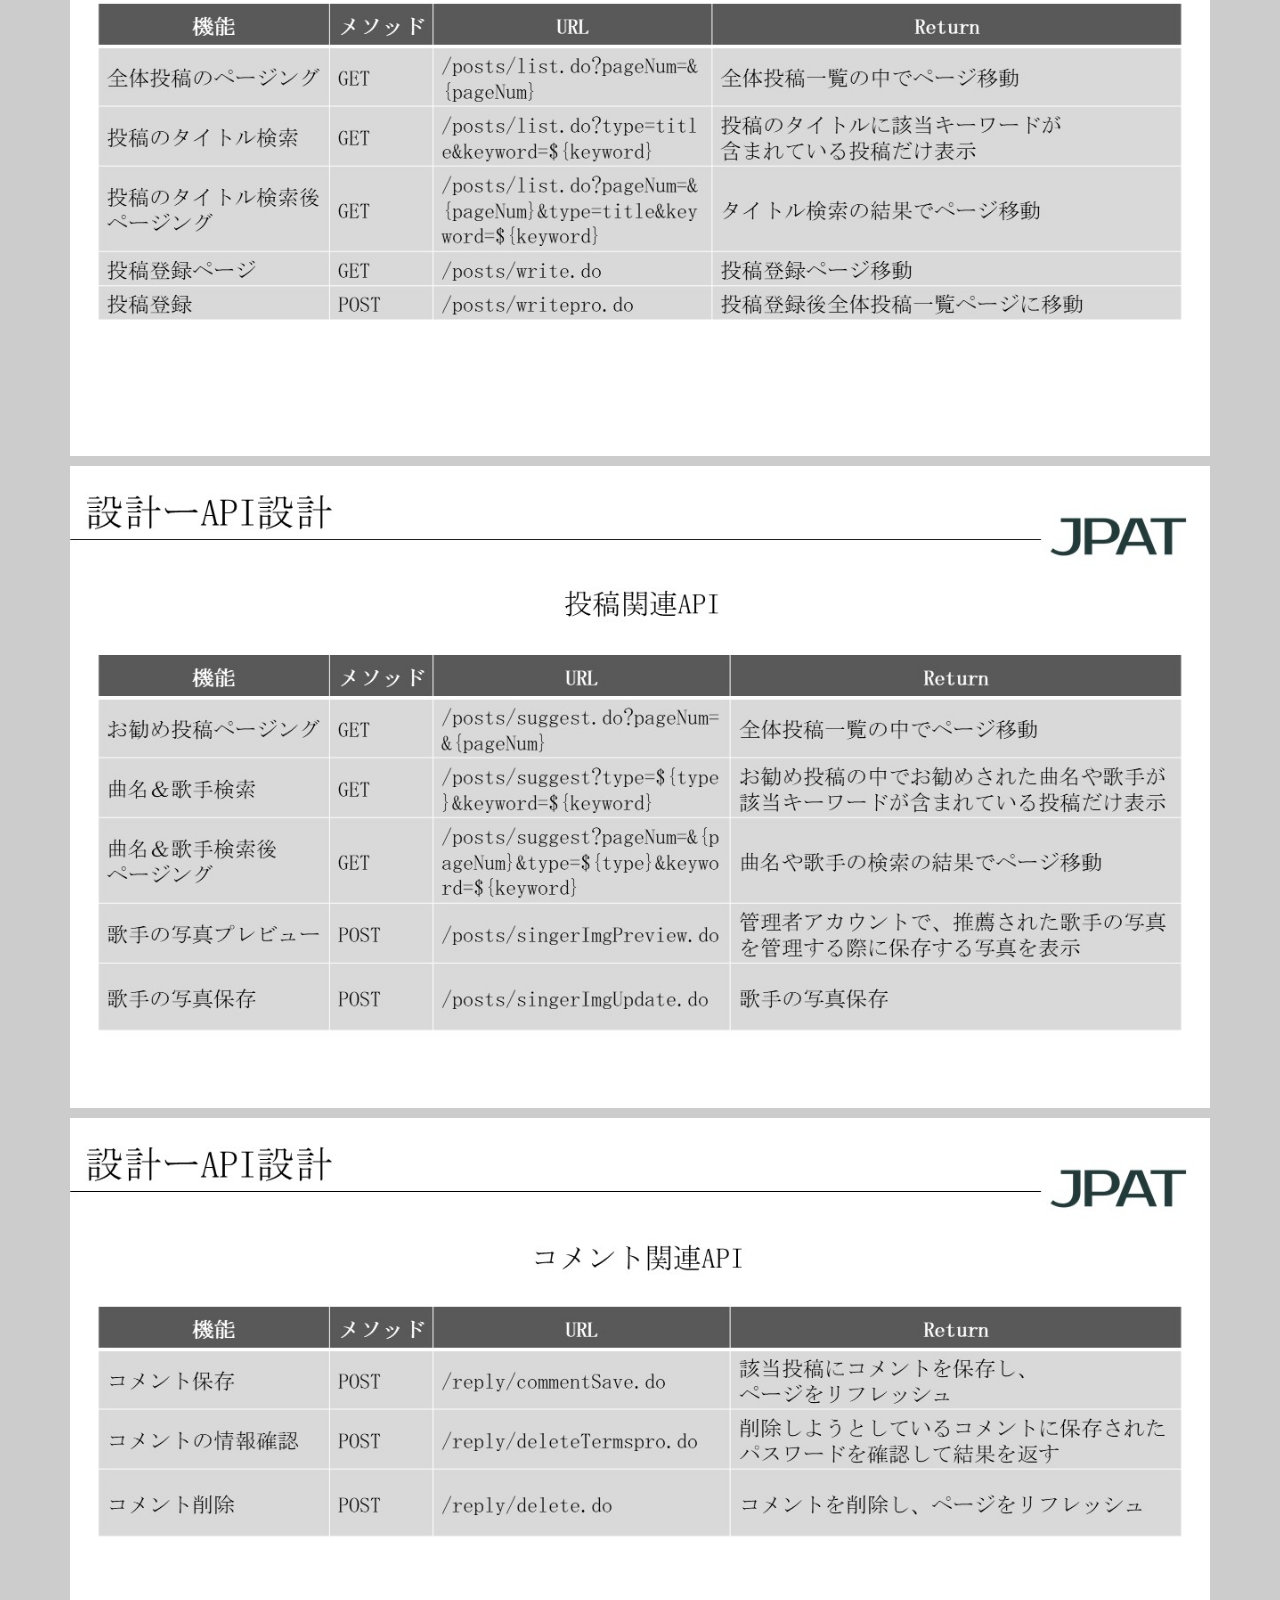
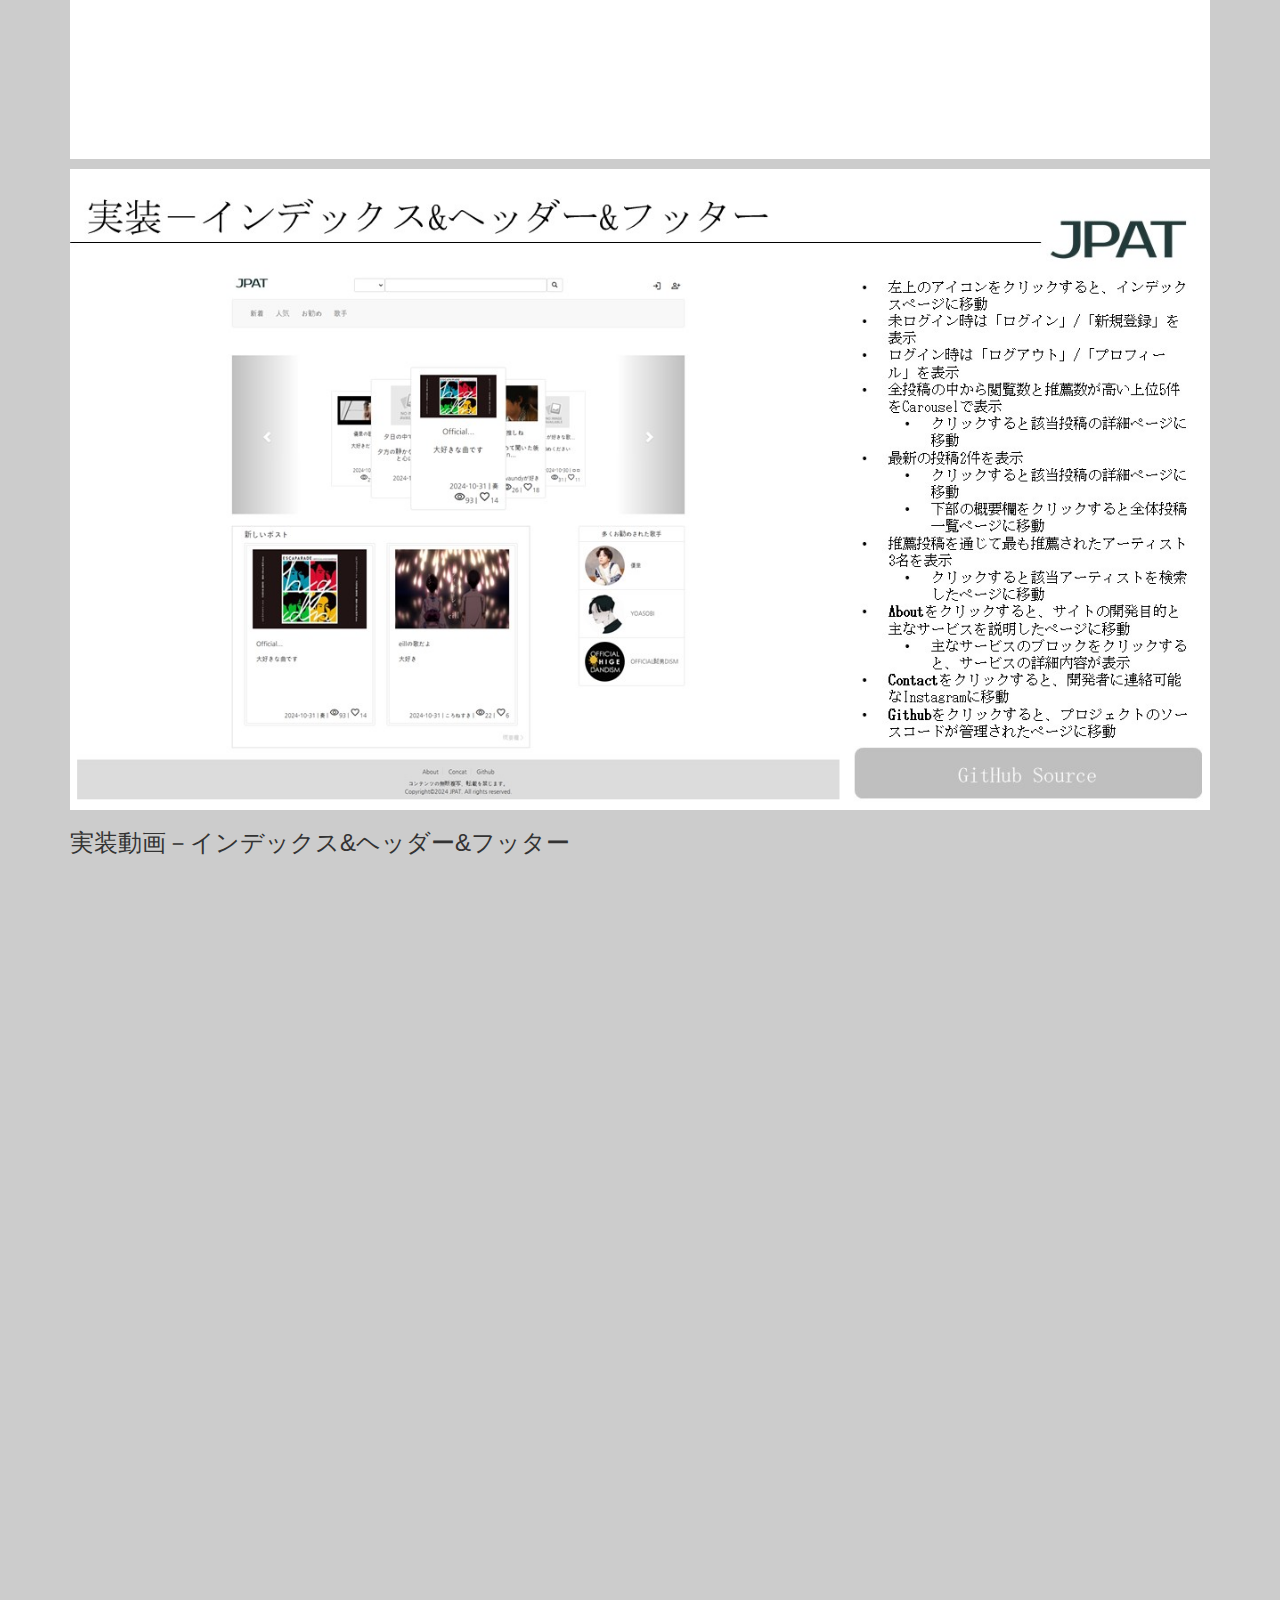
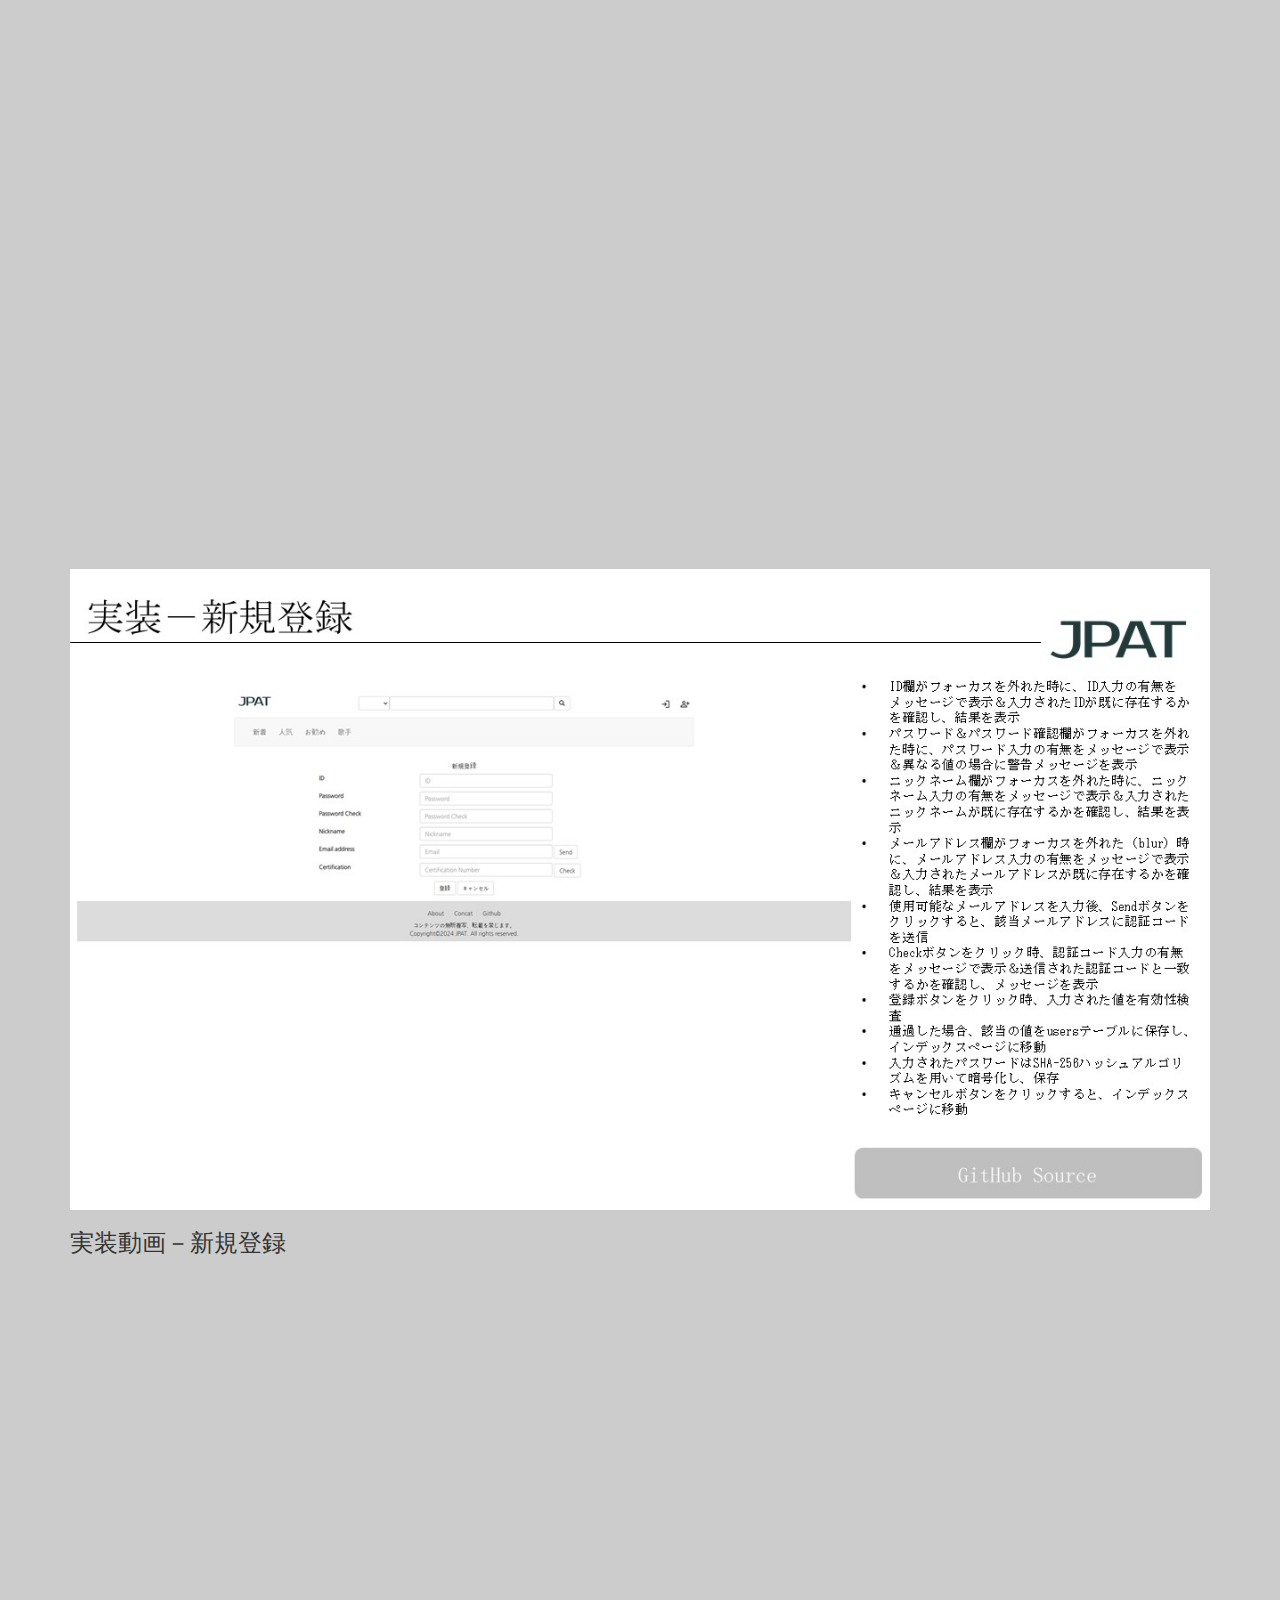
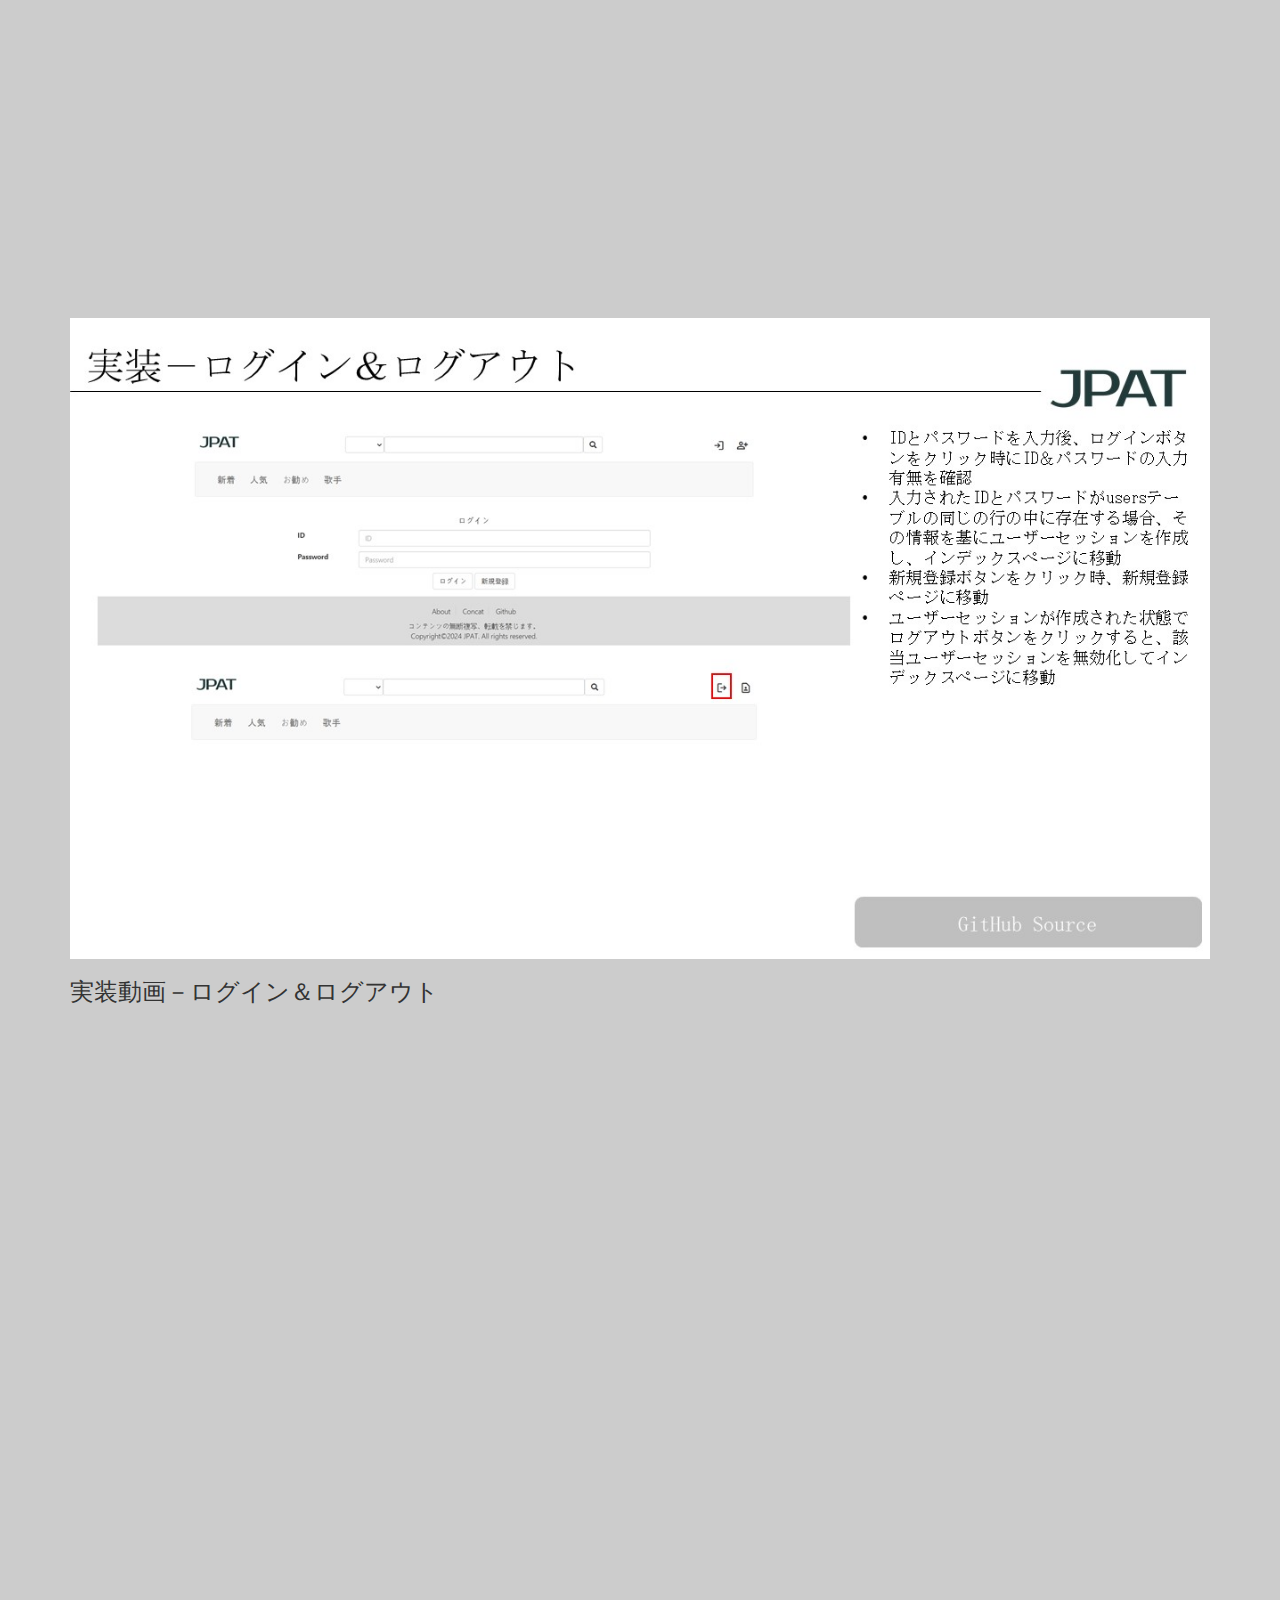
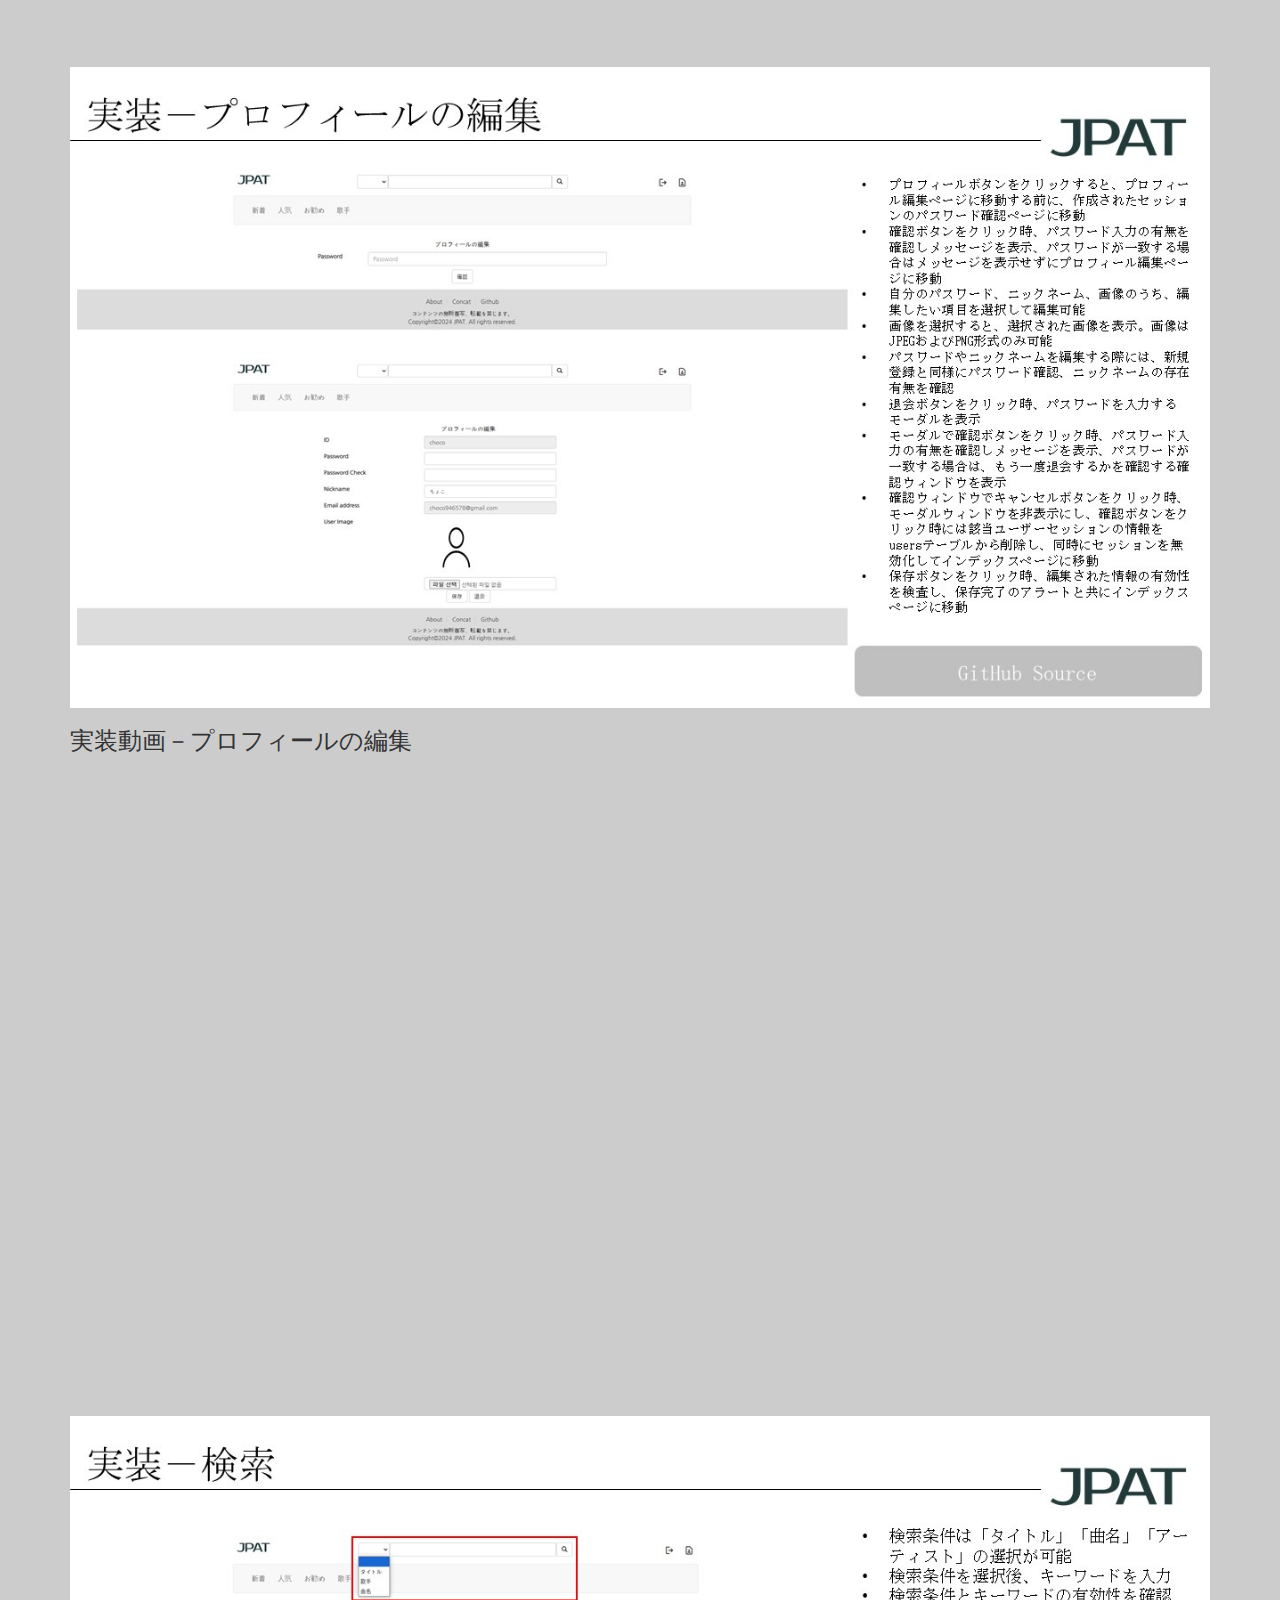
==== commit 20b50c68: "modify" ====
--- a/Choiyongwook_portfolio/portfolio.html
+++ b/Choiyongwook_portfolio/portfolio.html
@@ -190,7 +190,7 @@
 			
 			<h3>実装動画－管理者</h3>
 			<div class="embed-responsive embed-responsive-16by9">
-				<iframe class="embed-responsive-item" src="https://www.youtube.com/embed/uHsLM4NFGZA?si=2P0OVaSQJ7A9xaXZ"></iframe>
+				<iframe class="embed-responsive-item" src="https://www.youtube.com/embed/6B-wacY8mA0?si=a_rEQWMZoklc64yU"></iframe>
 			</div>
 			
 			<p><img src="my/slide31.JPG"></p>
